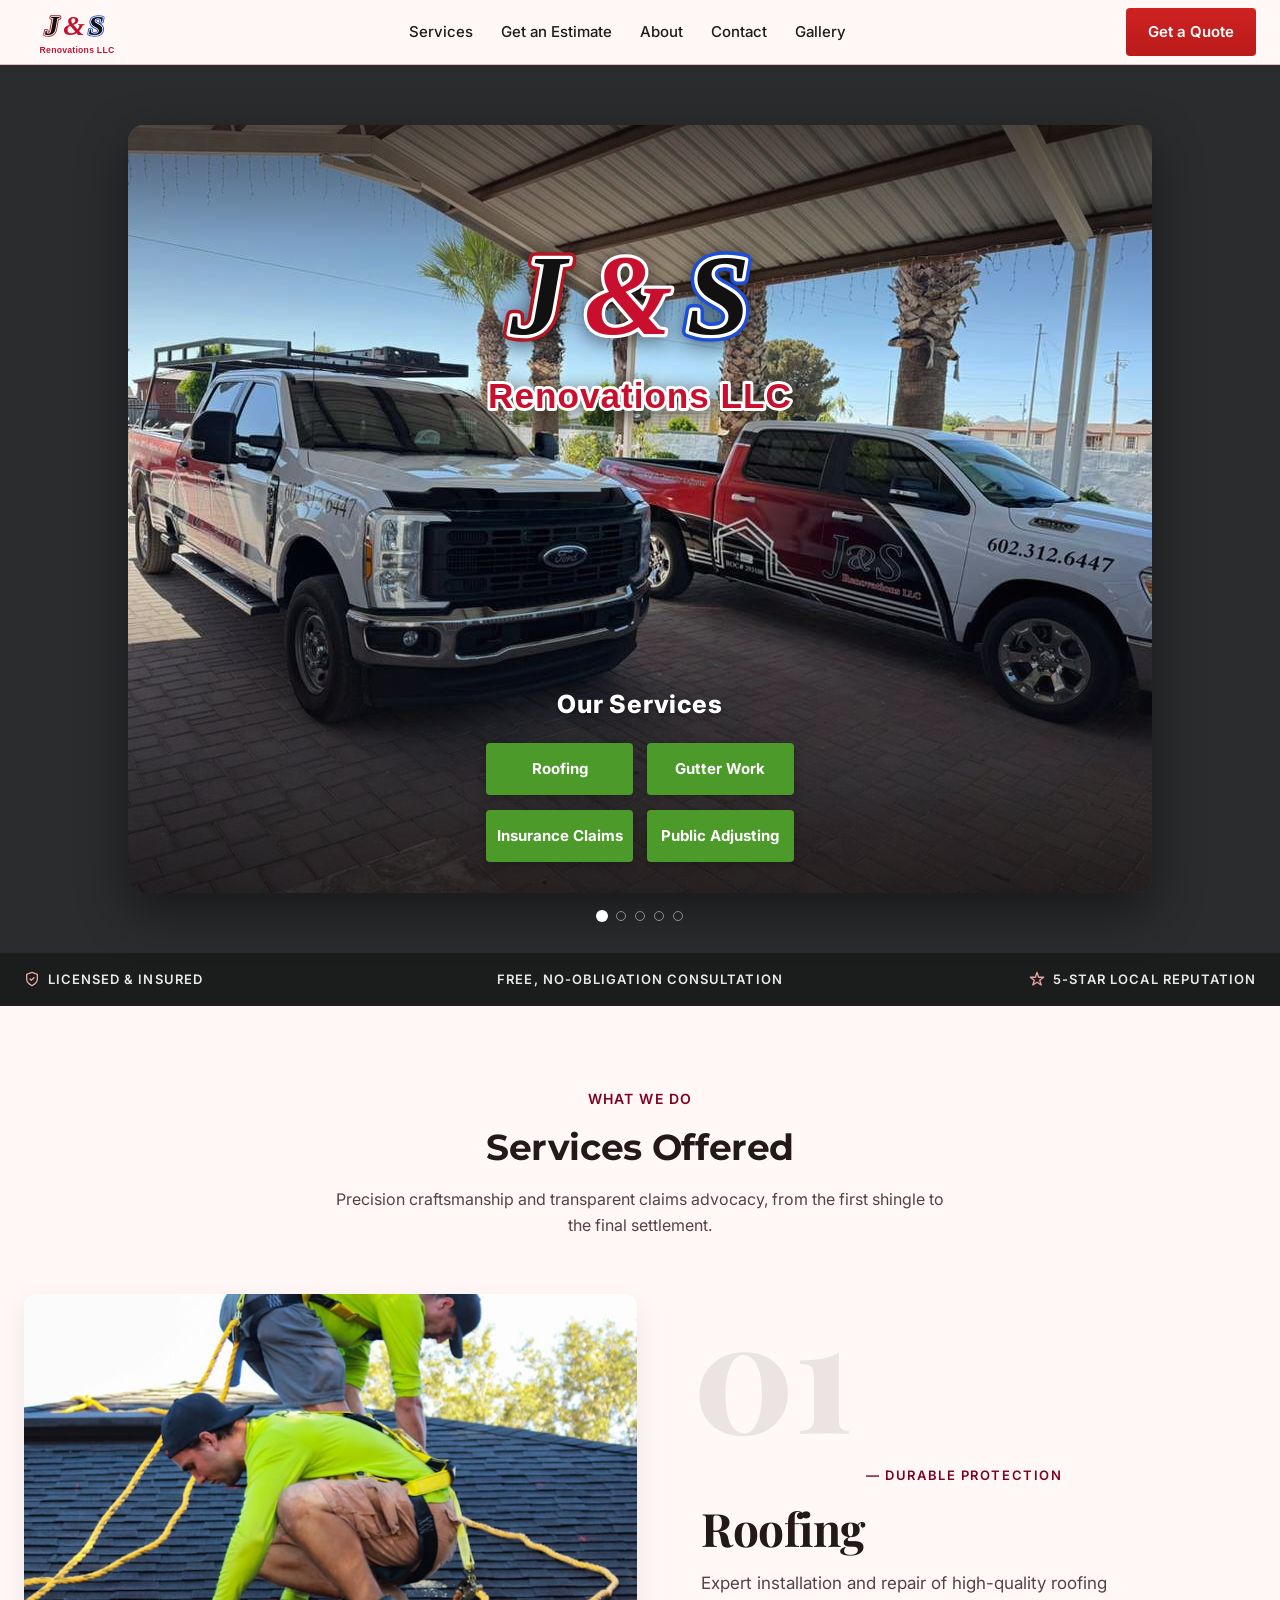
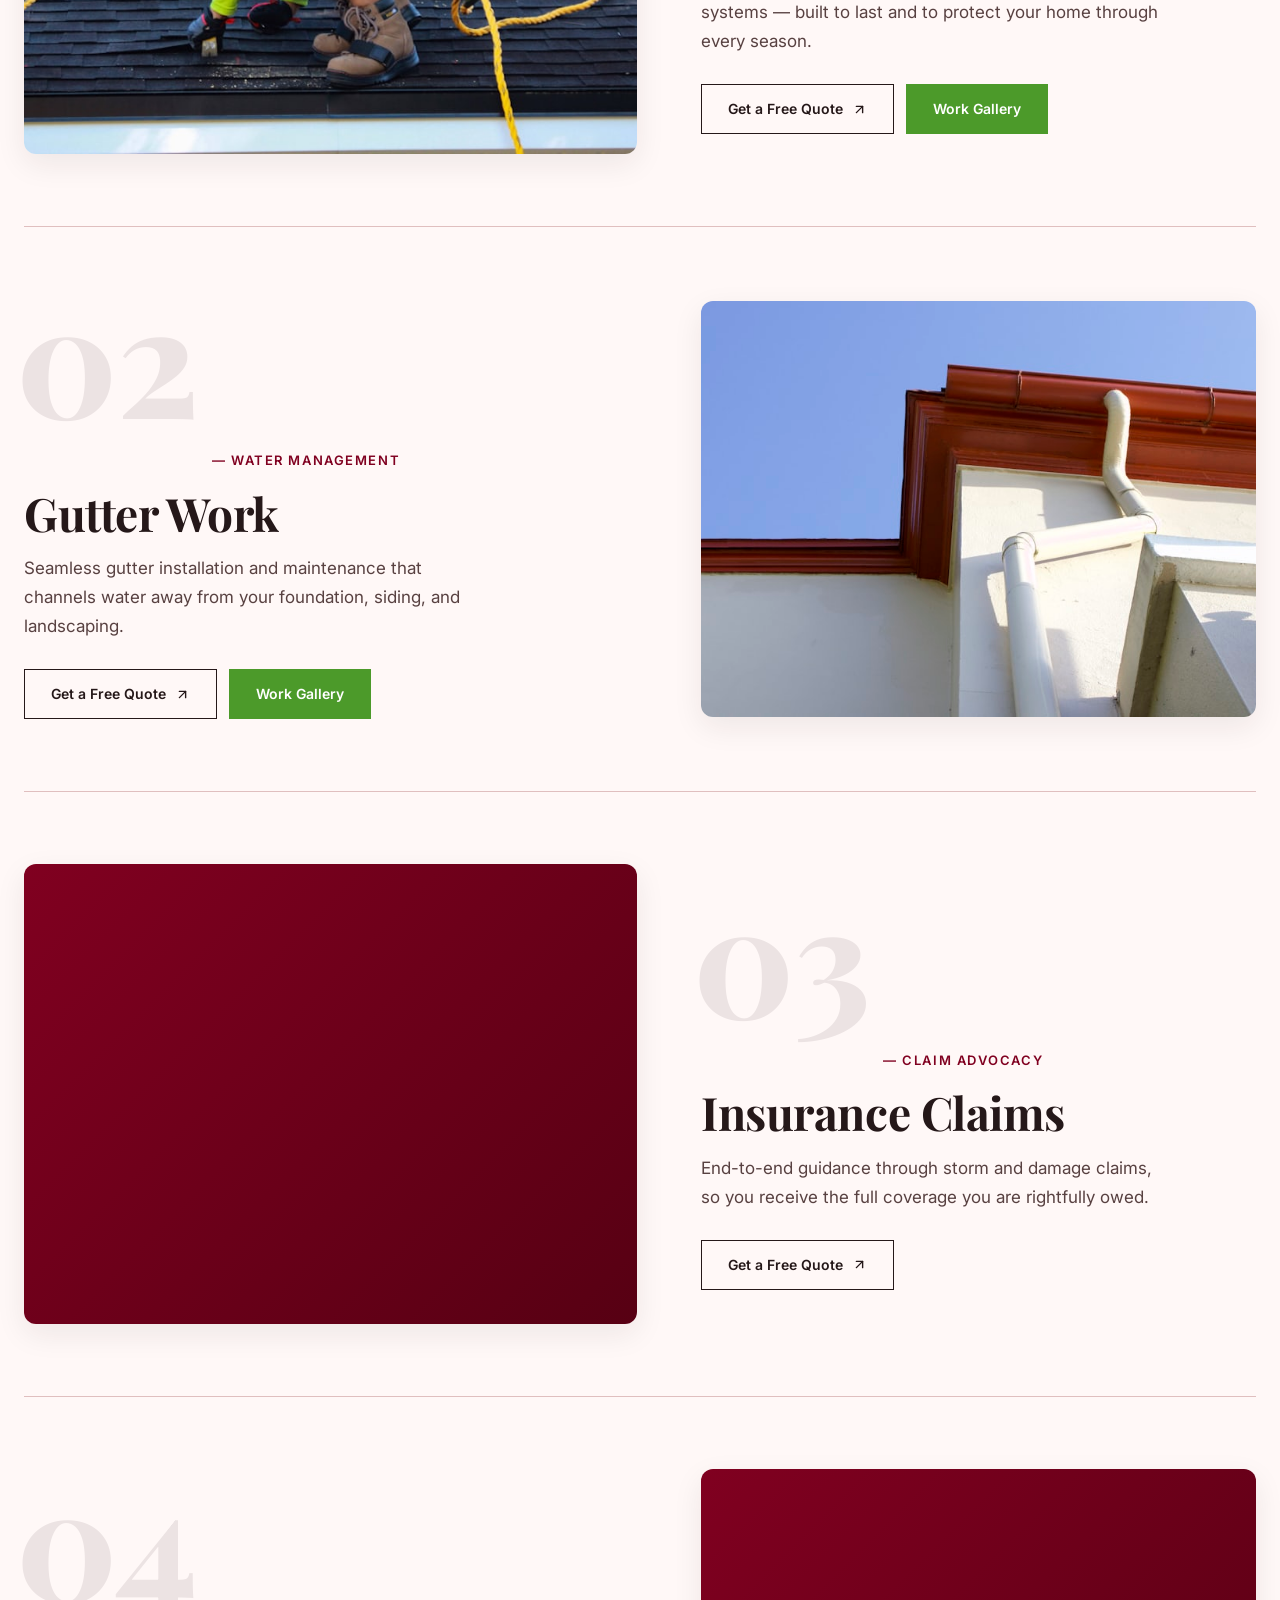
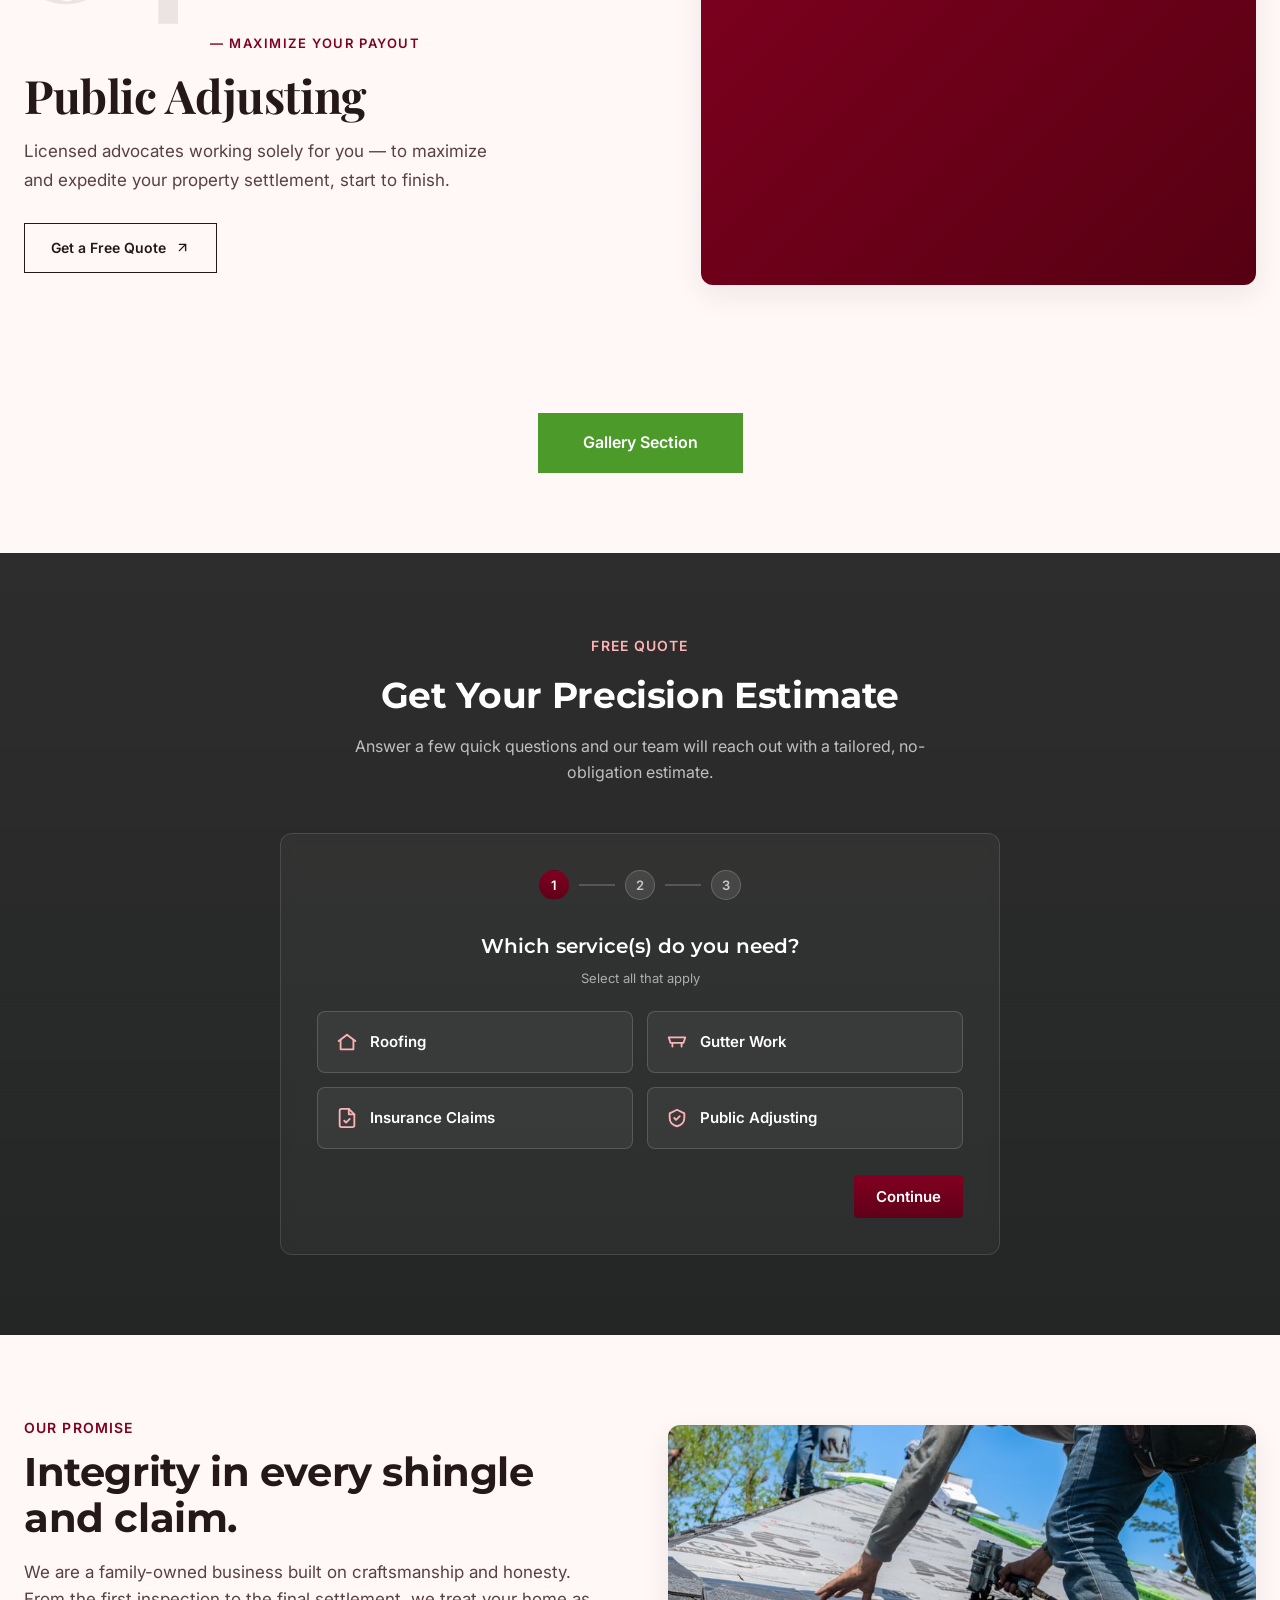
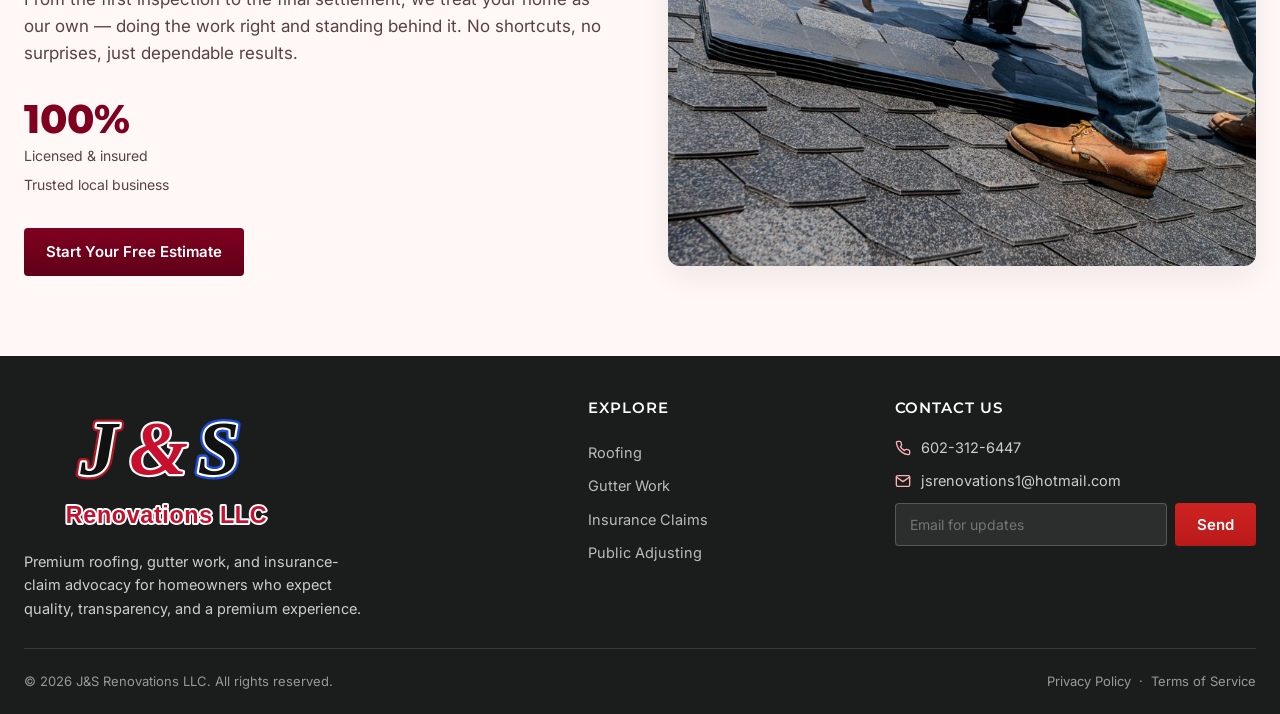
==== index.html @ 4f71ffa2 "Update contact info: phone 602-312-6447, email jsrenovations1@hotmail.com Update the business phone " ====
<!DOCTYPE html>
<html lang="en">
<head>
  <meta charset="UTF-8" />
  <meta name="viewport" content="width=device-width, initial-scale=1.0" />
  <title>J&amp;S Renovations LLC | Roofing, Gutters &amp; Insurance Claims</title>
  <meta name="description" content="J&amp;S Renovations LLC — premium roofing, gutter work, insurance claims, and public adjusting. Free, no-obligation consultation. Integrity in every shingle and claim." />
  <meta name="theme-color" content="#800020" />
  <link rel="icon" href="data:image/svg+xml,%3Csvg xmlns='http://www.w3.org/2000/svg' viewBox='0 0 32 32'%3E%3Crect width='32' height='32' rx='6' fill='%23800020'/%3E%3Ctext x='16' y='22' font-family='Arial' font-size='15' font-weight='700' fill='white' text-anchor='middle'%3ERS%3C/text%3E%3C/svg%3E" />

  <!-- Open Graph -->
  <meta property="og:title" content="J&amp;S Renovations LLC" />
  <meta property="og:description" content="Premium roofing, gutters, and insurance-claim expertise. Free no-obligation consultation." />
  <meta property="og:type" content="website" />

  <!-- Fonts: preconnect + display swap for fast first paint -->
  <link rel="preconnect" href="https://fonts.googleapis.com" />
  <link rel="preconnect" href="https://fonts.gstatic.com" crossorigin />
  <link rel="stylesheet" href="https://fonts.googleapis.com/css2?family=Inter:wght@400;500;600;700&family=Montserrat:wght@600;700;800&family=Playfair+Display:wght@600;700;800&display=swap" />

  <link rel="stylesheet" href="styles.css" />
</head>
<body>

  <!-- Top utility bar -->
  <header class="topbar">
    <div class="container">
      <a class="logo logo-nav" href="#top" aria-label="J&amp;S Renovations LLC home">
        <img src="logo.svg" alt="J&amp;S Renovations LLC" width="220" height="100" />
      </a>
      <nav class="topnav" aria-label="Primary">
        <a href="#services">Services</a>
        <a href="#estimate">Get an Estimate</a>
        <a href="#about">About</a>
        <a href="#contact">Contact</a>
        <a href="gallery.html">Gallery</a>
      </nav>
      <a class="btn btn-accent" href="#estimate">Get a Quote</a>
    </div>
  </header>

  <!-- Hero -->
  <main id="top">
    <section class="hero">
      <div class="container">
        <!-- Photo carousel (5 native 1024x768 truck photos, crossfade, auto-advance) with content overlaid -->
        <div class="hero-carousel" id="heroCarousel" aria-label="J&amp;S Renovations fleet" aria-roledescription="carousel">
          <div class="slide active"><img src="images/truck-1.jpg" width="1024" height="768" alt="J&amp;S Renovations Ford and Ram work trucks parked under a carport" /></div>
          <div class="slide"><img src="images/truck-2.jpg" width="1024" height="768" loading="lazy" alt="J&amp;S Renovations work trucks, side angle" /></div>
          <div class="slide"><img src="images/truck-3.jpg" width="1024" height="768" loading="lazy" alt="J&amp;S Renovations red and white truck with company logo and phone number" /></div>
          <div class="slide"><img src="images/truck-4.jpg" width="1024" height="768" loading="lazy" alt="J&amp;S Renovations trucks parked together" /></div>
          <div class="slide"><img src="images/truck-5.jpg" width="1024" height="768" loading="lazy" alt="J&amp;S Renovations roofing division truck with ladder rack and license info" /></div>

          <div class="hero-scrim"></div>

          <div class="hero-overlay">
            <h1 class="hero-logo"><img src="logo.svg" alt="J&amp;S Renovations LLC" width="440" height="200" /></h1>
            <div class="hero-services">
              <span class="hero-services-label">Our Services</span>
              <div class="hero-services-grid">
                <a class="hero-svc-btn" href="#estimate">Roofing</a>
                <a class="hero-svc-btn" href="#estimate">Gutter Work</a>
                <a class="hero-svc-btn" href="#estimate">Insurance Claims</a>
                <a class="hero-svc-btn" href="#estimate">Public Adjusting</a>
              </div>
            </div>
          </div>
        </div>
        <div class="hero-dots" id="heroDots" role="tablist" aria-label="Choose slide"></div>
      </div>
    </section>

    <!-- Dark trust strip -->
    <nav class="servicestrip" aria-label="Why choose us">
      <div class="container">
        <span class="strip-item strip-left">
          <svg width="16" height="16" viewBox="0 0 24 24" fill="none" stroke="#ffb3b5" stroke-width="2" stroke-linecap="round" stroke-linejoin="round"><path d="M9 12l2 2 4-4"/><path d="M12 22s8-4 8-10V5l-8-3-8 3v7c0 6 8 10 8 10z"/></svg>
          Licensed &amp; Insured
        </span>
        <span class="strip-item strip-center">Free, No-Obligation Consultation</span>
        <span class="strip-item strip-right">
          <svg width="16" height="16" viewBox="0 0 24 24" fill="none" stroke="#ffb3b5" stroke-width="2" stroke-linecap="round" stroke-linejoin="round"><path d="M12 2l2.4 7.4H22l-6 4.4 2.3 7.2L12 16.8 5.7 21l2.3-7.2-6-4.4h7.6z"/></svg>
          5-Star Local Reputation
        </span>
      </div>
    </nav>

    <!-- Services -->
    <section id="services">
      <div class="container">
        <div class="section-head">
          <span class="label">What We Do</span>
          <h2>Services Offered</h2>
          <p>Precision craftsmanship and transparent claims advocacy, from the first shingle to the final settlement.</p>
        </div>
        <div class="services-list">
          <article class="svc-row">
            <div class="svc-media"><img loading="lazy" src="images/roofing.jpg" width="800" height="600" alt="Roofers installing asphalt shingles on a roof" /></div>
            <div class="svc-content">
              <span class="svc-num" aria-hidden="true">01</span>
              <span class="svc-eyebrow">— Durable Protection</span>
              <h3 class="svc-title">Roofing</h3>
              <p class="svc-desc">Expert installation and repair of high-quality roofing systems — built to last and to protect your home through every season.</p>
              <div class="svc-actions">
                <a class="btn-quote" href="#estimate">Get a Free Quote
                  <svg width="15" height="15" viewBox="0 0 24 24" fill="none" stroke="currentColor" stroke-width="2.2" stroke-linecap="round" stroke-linejoin="round"><path d="M7 17L17 7"/><path d="M7 7h10v10"/></svg>
                </a>
                <a class="btn-gallery" href="gallery.html">Work Gallery</a>
              </div>
            </div>
          </article>

          <article class="svc-row">
            <div class="svc-media"><img loading="lazy" src="images/gutter.jpg" width="800" height="600" alt="Close-up of a home's gutter and downspout system" /></div>
            <div class="svc-content">
              <span class="svc-num" aria-hidden="true">02</span>
              <span class="svc-eyebrow">— Water Management</span>
              <h3 class="svc-title">Gutter Work</h3>
              <p class="svc-desc">Seamless gutter installation and maintenance that channels water away from your foundation, siding, and landscaping.</p>
              <div class="svc-actions">
                <a class="btn-quote" href="#estimate">Get a Free Quote
                  <svg width="15" height="15" viewBox="0 0 24 24" fill="none" stroke="currentColor" stroke-width="2.2" stroke-linecap="round" stroke-linejoin="round"><path d="M7 17L17 7"/><path d="M7 7h10v10"/></svg>
                </a>
                <a class="btn-gallery" href="gallery.html">Work Gallery</a>
              </div>
            </div>
          </article>

          <article class="svc-row">
            <div class="svc-media"><img loading="lazy" src="https://images.unsplash.com/photo-1450101499163-c8848c66ca85?auto=format&fit=crop&w=800&q=60" alt="Insurance claim paperwork" /></div>
            <div class="svc-content">
              <span class="svc-num" aria-hidden="true">03</span>
              <span class="svc-eyebrow">— Claim Advocacy</span>
              <h3 class="svc-title">Insurance Claims</h3>
              <p class="svc-desc">End-to-end guidance through storm and damage claims, so you receive the full coverage you are rightfully owed.</p>
              <a class="btn-quote" href="#estimate">Get a Free Quote
                <svg width="15" height="15" viewBox="0 0 24 24" fill="none" stroke="currentColor" stroke-width="2.2" stroke-linecap="round" stroke-linejoin="round"><path d="M7 17L17 7"/><path d="M7 7h10v10"/></svg>
              </a>
            </div>
          </article>

          <article class="svc-row">
            <div class="svc-media"><img loading="lazy" src="https://images.unsplash.com/photo-1554224155-6726b3ff858f?auto=format&fit=crop&w=800&q=60" alt="Public adjuster reviewing documents" /></div>
            <div class="svc-content">
              <span class="svc-num" aria-hidden="true">04</span>
              <span class="svc-eyebrow">— Maximize Your Payout</span>
              <h3 class="svc-title">Public Adjusting</h3>
              <p class="svc-desc">Licensed advocates working solely for you — to maximize and expedite your property settlement, start to finish.</p>
              <a class="btn-quote" href="#estimate">Get a Free Quote
                <svg width="15" height="15" viewBox="0 0 24 24" fill="none" stroke="currentColor" stroke-width="2.2" stroke-linecap="round" stroke-linejoin="round"><path d="M7 17L17 7"/><path d="M7 7h10v10"/></svg>
              </a>
            </div>
          </article>
        </div>
        <div class="services-gallery-cta">
          <a class="btn-gallery btn-gallery-lg" href="gallery.html">Gallery Section</a>
        </div>
      </div>
    </section>

    <!-- Estimate stepper -->
    <section id="estimate" class="estimate">
      <div class="container">
        <div class="section-head">
          <span class="label">Free Quote</span>
          <h2>Get Your Precision Estimate</h2>
          <p>Answer a few quick questions and our team will reach out with a tailored, no-obligation estimate.</p>
        </div>

        <form class="stepper" id="stepper" novalidate>
          <div class="progress" aria-hidden="true">
            <span class="dot active" data-dot="1">1</span>
            <span class="bar"></span>
            <span class="dot" data-dot="2">2</span>
            <span class="bar"></span>
            <span class="dot" data-dot="3">3</span>
          </div>

          <!-- Step 1: service -->
          <div class="step active" data-step="1">
            <h3>Which service(s) do you need? <span class="hint">Select all that apply</span></h3>
            <div class="choice-grid" role="group" aria-label="Service">
              <label class="choice"><input type="checkbox" name="service" value="Roofing" hidden /><svg class="ic" viewBox="0 0 24 24" fill="none" stroke="currentColor" stroke-width="2" stroke-linecap="round" stroke-linejoin="round"><path d="M3 11l9-7 9 7"/><path d="M5 10v10h14V10"/></svg>Roofing</label>
              <label class="choice"><input type="checkbox" name="service" value="Gutter Work" hidden /><svg class="ic" viewBox="0 0 24 24" fill="none" stroke="currentColor" stroke-width="2" stroke-linecap="round" stroke-linejoin="round"><path d="M3 7h18l-2 6H5z"/><path d="M7 13v4"/><path d="M17 13v4"/></svg>Gutter Work</label>
              <label class="choice"><input type="checkbox" name="service" value="Insurance Claims" hidden /><svg class="ic" viewBox="0 0 24 24" fill="none" stroke="currentColor" stroke-width="2" stroke-linecap="round" stroke-linejoin="round"><path d="M14 2H6a2 2 0 0 0-2 2v16a2 2 0 0 0 2 2h12a2 2 0 0 0 2-2V8z"/><path d="M14 2v6h6"/><path d="M9 15l2 2 4-4"/></svg>Insurance Claims</label>
              <label class="choice"><input type="checkbox" name="service" value="Public Adjusting" hidden /><svg class="ic" viewBox="0 0 24 24" fill="none" stroke="currentColor" stroke-width="2" stroke-linecap="round" stroke-linejoin="round"><path d="M12 3l8 4v5c0 5-3.5 7.7-8 9-4.5-1.3-8-4-8-9V7z"/><path d="M9 12l2 2 4-4"/></svg>Public Adjusting</label>
            </div>
            <div class="step-actions">
              <span class="spacer"></span>
              <button type="button" class="btn btn-primary" data-next>Continue</button>
            </div>
          </div>

          <!-- Step 2: service details -->
          <div class="step" data-step="2">
            <h3>Service Details</h3>
            <div class="field">
              <label for="details">Describe the service you need <span class="req">*</span></label>
              <textarea id="details" name="details" rows="5" required placeholder="Tell us what you need — for example: file a storm-damage insurance claim, public adjusting for water damage, a new roof, gutter replacement, etc."></textarea>
              <p class="err-msg" data-err="details">Please describe the service you need.</p>
            </div>
            <div class="step-actions">
              <button type="button" class="btn btn-ghost" data-prev>Back</button>
              <span class="spacer"></span>
              <button type="button" class="btn btn-primary" data-next>Continue</button>
            </div>
          </div>

          <!-- Step 3: contact -->
          <div class="step" data-step="3">
            <h3>Where should we send your estimate?</h3>
            <div class="field">
              <label for="name">Full name <span class="req">*</span></label>
              <input id="name" name="name" type="text" required placeholder="Jane Doe" autocomplete="name" />
              <p class="err-msg" data-err="name">Please enter your full name.</p>
            </div>
            <div class="field">
              <label for="phone">Phone <span class="req">*</span></label>
              <input id="phone" name="phone" type="tel" required placeholder="(555) 123-4567" autocomplete="tel" />
              <p class="err-msg" data-err="phone">Please enter a phone number.</p>
            </div>
            <div class="field">
              <label for="email">Email <span class="req">*</span></label>
              <input id="email" name="email" type="email" required placeholder="jane@example.com" autocomplete="email" />
              <p class="err-msg" data-err="email">Please enter a valid email address.</p>
            </div>
            <div class="step-actions">
              <button type="button" class="btn btn-ghost" data-prev>Back</button>
              <span class="spacer"></span>
              <button type="submit" class="btn btn-accent">Request My Estimate</button>
            </div>
          </div>

          <!-- Confirmation -->
          <div class="step" data-step="4">
            <div class="confirm">
              <div class="check"><svg width="28" height="28" viewBox="0 0 24 24" fill="none" stroke="#fff" stroke-width="2.5" stroke-linecap="round" stroke-linejoin="round"><path d="M20 6L9 17l-5-5"/></svg></div>
              <h3>Request received</h3>
              <p style="color: rgba(255,255,255,0.75); max-width: 420px; margin: 0 auto;">Thank you. A member of the J&amp;S Renovations team will contact you within one business day with your no-obligation estimate.</p>
            </div>
          </div>
        </form>
      </div>
    </section>

    <!-- Integrity / stats -->
    <section id="about" class="integrity">
      <div class="container">
        <div>
          <span class="label" style="color: var(--primary);">Our Promise</span>
          <h2 style="margin-top:8px;">Integrity in every shingle and claim.</h2>
          <p>We are a family-owned business built on craftsmanship and honesty. From the first inspection to the final settlement, we treat your home as our own — doing the work right and standing behind it. No shortcuts, no surprises, just dependable results.</p>
          <div class="stats">
            <div class="stat">
              <div class="num">100%</div>
              <div class="cap">Licensed &amp; insured</div>
              <div class="cap">Trusted local business</div>
            </div>
          </div>
          <div style="margin-top:32px;">
            <a class="btn btn-primary" href="#estimate">Start Your Free Estimate</a>
          </div>
        </div>
        <div class="photo">
          <img loading="lazy" src="images/shingles-2.jpg" width="900" height="600" alt="Roofer installing asphalt shingles with a nail gun" />
        </div>
      </div>
    </section>
  </main>

  <!-- Footer -->
  <footer id="contact">
    <div class="container">
      <div class="footer-grid">
        <div class="footer-about">
          <a class="logo footer-logo" href="#top" aria-label="J&amp;S Renovations LLC home">
            <img src="logo.svg" alt="J&amp;S Renovations LLC" width="220" height="100" />
          </a>
          <p>Premium roofing, gutter work, and insurance-claim advocacy for homeowners who expect quality, transparency, and a premium experience.</p>
        </div>
        <div class="footer-col">
          <h4>Explore</h4>
          <a href="#services">Roofing</a>
          <a href="#services">Gutter Work</a>
          <a href="#services">Insurance Claims</a>
          <a href="#services">Public Adjusting</a>
        </div>
        <div class="footer-col">
          <h4>Contact Us</h4>
          <div class="contact-line">
            <svg width="16" height="16" viewBox="0 0 24 24" fill="none" stroke="currentColor" stroke-width="2" stroke-linecap="round" stroke-linejoin="round"><path d="M22 16.92v3a2 2 0 0 1-2.18 2 19.79 19.79 0 0 1-8.63-3.07 19.5 19.5 0 0 1-6-6 19.79 19.79 0 0 1-3.07-8.67A2 2 0 0 1 4.11 2h3a2 2 0 0 1 2 1.72c.13.96.36 1.9.7 2.81a2 2 0 0 1-.45 2.11L8.09 9.91a16 16 0 0 0 6 6l1.27-1.27a2 2 0 0 1 2.11-.45c.91.34 1.85.57 2.81.7A2 2 0 0 1 22 16.92z"/></svg>
            602-312-6447
          </div>
          <div class="contact-line">
            <svg width="16" height="16" viewBox="0 0 24 24" fill="none" stroke="currentColor" stroke-width="2" stroke-linecap="round" stroke-linejoin="round"><path d="M4 4h16a2 2 0 0 1 2 2v12a2 2 0 0 1-2 2H4a2 2 0 0 1-2-2V6a2 2 0 0 1 2-2z"/><path d="M22 6l-10 7L2 6"/></svg>
            jsrenovations1@hotmail.com
          </div>
          <form class="newsletter" onsubmit="return false;">
            <input type="email" placeholder="Email for updates" aria-label="Email for updates" />
            <button class="btn btn-accent" type="submit">Send</button>
          </form>
        </div>
      </div>
      <div class="footer-bottom">
        <span>© <span id="year">2026</span> J&amp;S Renovations LLC. All rights reserved.</span>
        <span>
          <a href="#">Privacy Policy</a> &nbsp;·&nbsp; <a href="#">Terms of Service</a>
        </span>
      </div>
    </div>
  </footer>

  <script>
    // Footer year
    document.getElementById('year').textContent = new Date().getFullYear();

    // Hero photo carousel: crossfade, auto-advance every 5s, with clickable dots
    (function () {
      var carousel = document.getElementById('heroCarousel');
      if (!carousel) return;
      var slides = carousel.querySelectorAll('.slide');
      var dotsWrap = document.getElementById('heroDots');
      var current = 0;
      var timer = null;
      var INTERVAL = 3000;

      // build dots
      slides.forEach(function (_, i) {
        var b = document.createElement('button');
        b.type = 'button';
        b.setAttribute('role', 'tab');
        b.setAttribute('aria-label', 'Show photo ' + (i + 1));
        if (i === 0) b.classList.add('active');
        b.addEventListener('click', function () { go(i); restart(); });
        dotsWrap.appendChild(b);
      });
      var dots = dotsWrap.querySelectorAll('button');

      function go(n) {
        slides[current].classList.remove('active');
        dots[current].classList.remove('active');
        current = (n + slides.length) % slides.length;
        slides[current].classList.add('active');
        dots[current].classList.add('active');
      }
      function next() { go(current + 1); }
      function start() { timer = setInterval(next, INTERVAL); }
      function restart() { clearInterval(timer); start(); }

      // pause on hover for usability
      carousel.addEventListener('mouseenter', function () { clearInterval(timer); });
      carousel.addEventListener('mouseleave', start);
      start();
    })();

    // Graceful image fallback: if a CDN image fails, show a branded gradient instead of broken alt text
    document.querySelectorAll('img').forEach(function (img) {
      img.addEventListener('error', function () {
        var box = img.parentElement;
        box.style.background = 'linear-gradient(135deg, #800020, #570013)';
        img.remove();
      });
    });

    var form = document.getElementById('stepper');
    var steps = form.querySelectorAll('.step');
    var dots = form.querySelectorAll('.dot');
    var current = 1;
    var maxStep = 3; // steps 1-3 are input; 4 is confirmation

    // Step 1: multiple choice — toggle the highlighted card to match its checkbox
    form.querySelectorAll('.choice input').forEach(function (input) {
      input.addEventListener('change', function () {
        input.closest('.choice').classList.toggle('selected', input.checked);
      });
    });

    // Inline error helpers
    function showErr(name, on) {
      var msg = form.querySelector('.err-msg[data-err="' + name + '"]');
      var field = form.querySelector('[name="' + name + '"]');
      if (msg) { msg.classList.toggle('show', on); }
      if (field) { field.classList.toggle('invalid', on); }
    }

    // Validate a given step; returns true if valid, and surfaces inline errors
    function validateStep(n) {
      if (n === 1) {
        var anyService = form.querySelectorAll('input[name="service"]:checked').length > 0;
        if (!anyService) { alert('Please select at least one service to continue.'); }
        return anyService;
      }
      if (n === 2) {
        var details = form.querySelector('[name="details"]');
        var ok = details.value.trim().length > 0;
        showErr('details', !ok);
        if (!ok) { details.focus(); }
        return ok;
      }
      if (n === 3) {
        var name = form.querySelector('[name="name"]');
        var phone = form.querySelector('[name="phone"]');
        var email = form.querySelector('[name="email"]');
        var nameOk = name.value.trim().length > 0;
        var phoneOk = phone.value.replace(/[^0-9]/g, '').length >= 7;
        var emailOk = /^[^\s@]+@[^\s@]+\.[^\s@]+$/.test(email.value.trim());
        showErr('name', !nameOk);
        showErr('phone', !phoneOk);
        showErr('email', !emailOk);
        var firstBad = !nameOk ? name : !phoneOk ? phone : !emailOk ? email : null;
        if (firstBad) { firstBad.focus(); }
        return nameOk && phoneOk && emailOk;
      }
      return true;
    }

    // Clear an error as soon as the user starts fixing the field
    ['details', 'name', 'phone', 'email'].forEach(function (n) {
      var f = form.querySelector('[name="' + n + '"]');
      if (f) { f.addEventListener('input', function () { showErr(n, false); }); }
    });

    function render() {
      steps.forEach(function (s) {
        s.classList.toggle('active', Number(s.dataset.step) === current);
      });
      dots.forEach(function (d) {
        var n = Number(d.dataset.dot);
        d.classList.toggle('active', n === current);
        d.classList.toggle('done', n < current);
      });
    }

    form.addEventListener('click', function (e) {
      if (e.target.matches('[data-next]')) {
        if (!validateStep(current)) { return; }
        if (current < maxStep) { current++; render(); }
      }
      if (e.target.matches('[data-prev]')) {
        if (current > 1) { current--; render(); }
      }
    });

    form.addEventListener('submit', function (e) {
      e.preventDefault();
      if (!validateStep(3)) { return; }
      // No backend yet — show confirmation. Swap this for a real endpoint when ready.
      current = 4;
      render();
    });
  </script>
</body>
</html>
---- styles.css ----
:root {
      /* Heritage Craft tokens (DESIGN.md) */
      --primary: #800020;
      --primary-dark: #600018;
      --primary-deep: #570013;
      --on-primary: #ffffff;
      --accent: #ba1a1a;
      --surface: #fff8f7;
      --surface-container-low: #fff0f0;
      --surface-container: #ffe9e8;
      --surface-variant: #f5dddd;
      --white: #ffffff;
      --on-surface: #251819;
      --on-surface-variant: #584141;
      --outline: #8c7071;
      --outline-variant: #e0bfbf;
      --tertiary: #262728;
      --tertiary-container: #1b1c1c;
      --on-tertiary: #ffffff;
      --on-tertiary-variant: #a8a8a8;

      --container: 1280px;
      --gutter: 24px;
      --radius-sm: 0.25rem;
      --radius-lg: 0.5rem;
      --radius-xl: 0.75rem;
      --shadow-soft: 0 4px 20px rgba(0, 0, 0, 0.05);
      --shadow-card: 0 10px 30px rgba(37, 24, 25, 0.08);

      --font-head: 'Montserrat', system-ui, -apple-system, 'Segoe UI', sans-serif;
      --font-body: 'Inter', system-ui, -apple-system, 'Segoe UI', sans-serif;
    }

    * { box-sizing: border-box; margin: 0; padding: 0; }

    html { scroll-behavior: smooth; }

    body {
      font-family: var(--font-body);
      color: var(--on-surface);
      background: var(--surface);
      line-height: 1.6;
      -webkit-font-smoothing: antialiased;
    }

    img { max-width: 100%; display: block; }

    a { color: inherit; text-decoration: none; }

    .container {
      width: 100%;
      max-width: var(--container);
      margin: 0 auto;
      padding: 0 var(--gutter);
    }

    .label {
      font-size: 14px;
      font-weight: 600;
      letter-spacing: 0.08em;
      text-transform: uppercase;
    }

    .btn {
      display: inline-flex;
      align-items: center;
      justify-content: center;
      gap: 8px;
      font-family: var(--font-body);
      font-weight: 600;
      font-size: 15px;
      padding: 12px 22px;
      border-radius: var(--radius-sm);
      border: 0;
      cursor: pointer;
      transition: transform 0.15s ease, box-shadow 0.2s ease, background 0.2s ease, opacity 0.2s ease;
    }
    .btn-primary {
      color: var(--on-primary);
      background: linear-gradient(180deg, var(--primary) 0%, var(--primary-dark) 100%);
    }
    .btn-primary:hover { box-shadow: var(--shadow-soft); transform: translateY(-1px); }
    .btn-accent {
      color: #fff;
      background: linear-gradient(180deg, #cf2222 0%, var(--accent) 100%);
    }
    .btn-accent:hover { box-shadow: var(--shadow-soft); transform: translateY(-1px); }
    .btn-ghost {
      color: #fff;
      background: transparent;
      border: 1px solid rgba(255, 255, 255, 0.4);
    }
    .btn-ghost:hover { background: rgba(255, 255, 255, 0.1); }
    .btn-block { width: 100%; }

    /* ---------- Top utility bar (glassmorphism) ---------- */
    .topbar {
      position: sticky;
      top: 0;
      z-index: 50;
      background: rgba(255, 248, 247, 0.85);
      backdrop-filter: blur(12px);
      -webkit-backdrop-filter: blur(12px);
      border-bottom: 1px solid var(--outline-variant);
    }
    .topbar .container {
      display: flex;
      align-items: center;
      justify-content: space-between;
      height: 64px;
    }
    /* ---------- Logo (J&S Renovations LLC) — SVG image ---------- */
    .logo { display: inline-flex; text-decoration: none; }
    .logo img { display: block; width: auto; }
    .logo-nav img { height: 52px; }            /* navigation bar */
    .hero-logo { margin: 0; text-align: center; }
    .hero-logo img { display: block; margin: 0 auto; width: min(440px, 84vw); height: auto; filter: drop-shadow(0 4px 14px rgba(0,0,0,0.55)); }
    .footer-logo { display: flex; }              /* block-level so it sits flush at the column top */
    .footer-logo img { height: 140px; }          /* footer — enlarged */
    .topnav { display: flex; align-items: center; gap: 28px; }
    .topnav a { font-size: 15px; font-weight: 500; color: var(--on-surface); }
    .topnav a:hover { color: var(--primary); }

    /* ---------- Hero ---------- */
    .hero {
      position: relative;
      color: #fff;
      text-align: center;
      padding: 60px 0 32px; /* top space == bottom space (32px + dots ~28px = ~60px) */
      background: #2b2c2e; /* gray backdrop (photos are 1024px — too small for full-bleed, so centered on gray) */
    }
    .hero h1 {
      font-family: var(--font-head);
      font-weight: 800;
      font-size: clamp(36px, 6vw, 60px);
      line-height: 1.05;
      letter-spacing: -0.02em;
    }
    .hero h1 .amp { color: var(--primary-fixed, #ffb3b5); }
    .hero .sub {
      margin: 18px auto 0;
      max-width: 640px;
      font-size: clamp(18px, 2.4vw, 24px);
      font-weight: 500;
      color: rgba(255, 255, 255, 0.92);
    }
    .hero .trust {
      display: flex;
      gap: 28px;
      justify-content: center;
      flex-wrap: wrap;
      margin-top: 28px;
      font-size: 15px;
    }
    .hero .trust span { display: inline-flex; align-items: center; gap: 8px; }
    .hero .trust svg { flex: none; }
    .hero .cta-row { margin-top: 32px; display: flex; gap: 14px; justify-content: center; flex-wrap: wrap; }

    /* ---------- Hero photo carousel (native 1024x768, centered, rounded, crossfade) ---------- */
    .hero-carousel {
      position: relative;
      width: min(1024px, 92vw);   /* cap at native width — never upscaled */
      margin: 0 auto;
      aspect-ratio: 4 / 3;        /* exact ratio of the 1024x768 photos */
      border-radius: 16px;
      overflow: hidden;
      background: #1d1e1f;
      box-shadow: 0 18px 50px rgba(0, 0, 0, 0.45);
      container-type: inline-size; /* overlay sizes scale with the photo (cqw units) */
    }
    .hero-carousel .slide {
      position: absolute;
      inset: 0;
      z-index: 1;
      opacity: 0;
      transition: opacity 0.6s ease-in-out;   /* faster crossfade */
    }
    .hero-carousel .slide.active { opacity: 1; }
    .hero-carousel .slide img {
      width: 100%;
      height: 100%;
      object-fit: cover;          /* all slides are 4:3 like the frame, so nothing is cropped */
      display: block;
    }
    /* readability scrim — darkens only the top of the photo, behind the text; photos untouched */
    .hero-scrim {
      position: absolute; inset: 0; z-index: 2; pointer-events: none;
      background: linear-gradient(180deg,
        rgba(18,14,14,0.58) 0%,
        rgba(18,14,14,0.24) 15%,
        rgba(18,14,14,0) 32%,
        rgba(18,14,14,0) 50%,
        rgba(18,14,14,0.34) 72%,
        rgba(18,14,14,0.74) 100%);
    }
    /* overlay content positioned in the upper area, above the trucks */
    .hero-overlay {
      position: absolute; inset: 0; z-index: 3;
      display: flex; flex-direction: column; align-items: center; text-align: center;
      justify-content: flex-start;
      padding: 9cqw 5cqw 3cqw;    /* logo ~75% up; text group pushed to lower third */
      pointer-events: none;       /* let only interactive children catch clicks */
    }
    .hero-overlay .hero-logo { margin: 0; }
    .hero-overlay .hero-logo img {
      width: 42cqw; max-width: 440px; height: auto;
      filter: drop-shadow(0 3px 10px rgba(0,0,0,0.55));
    }
    .hero-overlay .sub {
      margin: auto auto 0;        /* margin-top:auto opens the gap below the logo, sinking the text group */
      font-size: clamp(13px, 3cqw, 24px);
    }
    .hero-overlay .trust {
      margin-top: 2.6cqw;
      gap: 4cqw;
      font-size: clamp(11px, 2cqw, 15px);
    }
    .hero-overlay .hero-services { margin-top: auto; pointer-events: auto; }
    .hero-services-label {
      display: block; color: #fff; font-weight: 800;
      font-size: clamp(17.5px, 3.25cqw, 25px); letter-spacing: 0.03em;
      margin-bottom: 1.8cqw; text-shadow: 0 1px 4px rgba(0,0,0,0.5);
    }
    .hero-services-grid {
      display: grid; grid-template-columns: 1fr 1fr; gap: 1.4cqw;
      max-width: 48cqw; margin: 0 auto;
    }
    .hero-svc-btn {
      display: flex; align-items: center; justify-content: center; text-align: center;
      background: #4c9a2a; color: #ffffff; font-weight: 700;
      font-size: clamp(11px, 1.9cqw, 15px);
      padding: 1.4cqw 1cqw; border-radius: var(--radius-sm);
      box-shadow: 0 2px 10px rgba(0,0,0,0.25);
      transition: background 0.2s ease, transform 0.15s ease;
    }
    .hero-svc-btn:hover { background: #58ad32; transform: translateY(-1px); }
    .hero-overlay .sub, .hero-overlay .trust, .hero-overlay .hero-logo { pointer-events: auto; }
    /* compact the overlay when the photo frame is narrow (mobile) so nothing overflows the 4:3 frame */
    @container (max-width: 600px) {
      .hero-overlay { padding-top: 3cqw; padding-bottom: 3cqw; }
      .hero-overlay .hero-logo img { width: 40cqw; }
      .hero-overlay .sub { margin-top: 1.6cqw; }
      .hero-overlay .trust { margin-top: 1.6cqw; gap: 3cqw; }
      .hero-overlay .hero-services { margin-top: 2cqw; }
      .hero-services-label { margin-bottom: 2cqw; }
      .hero-services-grid { gap: 2cqw; max-width: 70cqw; }
      .hero-svc-btn { padding: 2.4cqw 1cqw; }
    }

    .hero-dots { display: flex; gap: 9px; justify-content: center; margin-top: 18px; }
    .hero-dots button {
      width: 10px; height: 10px; padding: 0;
      border-radius: 50%;
      border: 1px solid rgba(255, 255, 255, 0.6);
      background: transparent;
      cursor: pointer;
      transition: background 0.2s ease, transform 0.2s ease;
    }
    .hero-dots button:hover { background: rgba(255, 255, 255, 0.5); }
    .hero-dots button.active { background: #fff; transform: scale(1.2); }
    @media (prefers-reduced-motion: reduce) {
      .hero-carousel .slide { transition: none; }
    }

    /* ---------- Dark trust strip ---------- */
    .servicestrip { background: var(--tertiary-container); }
    .servicestrip .container {
      display: grid;
      grid-template-columns: 1fr auto 1fr;
      align-items: center;
      gap: 16px 40px;
      padding-top: 16px;
      padding-bottom: 16px;
    }
    .servicestrip .strip-item {
      display: inline-flex;
      align-items: center;
      gap: 8px;
      color: #fff;
      font-size: 13px;
      font-weight: 600;
      letter-spacing: 0.08em;
      text-transform: uppercase;
      opacity: 0.9;
    }
    .servicestrip .strip-item svg { flex: none; }
    .strip-left { justify-self: start; }
    .strip-center { justify-self: center; text-align: center; }
    .strip-right { justify-self: end; }
    @media (max-width: 640px) {
      .servicestrip .container { gap: 10px 16px; }
      .servicestrip .strip-item { font-size: 11px; letter-spacing: 0.04em; }
    }

    /* ---------- Section primitives ---------- */
    section { padding: 80px 0; }
    .section-head { text-align: center; margin-bottom: 48px; }
    .section-head .label { color: var(--primary); }
    .section-head h2 {
      font-family: var(--font-head);
      font-weight: 700;
      font-size: clamp(28px, 4vw, 36px);
      letter-spacing: -0.01em;
      margin-top: 8px;
    }
    .section-head p { color: var(--on-surface-variant); margin-top: 10px; max-width: 620px; margin-inline: auto; }

    /* ---------- Services grid ---------- */
    /* Editorial vertical rows: image left, text right */
    .services-list { display: flex; flex-direction: column; }
    .svc-row {
      display: grid;
      grid-template-columns: 1.05fr 0.95fr;
      gap: 64px;
      align-items: center;
      padding: 72px 0;
      border-top: 1px solid var(--outline-variant);
    }
    .svc-row:first-child { border-top: 0; padding-top: 8px; }
    .svc-media {
      border-radius: var(--radius-xl);
      overflow: hidden;
      box-shadow: var(--shadow-card);
      aspect-ratio: 4 / 3;
    }
    .svc-media img { width: 100%; height: 100%; object-fit: cover; display: block; transition: transform 0.5s ease; }
    .svc-row:hover .svc-media img { transform: scale(1.04); }
    .svc-content { position: relative; padding-top: 26px; }
    .svc-num {
      position: absolute;
      top: -46px; left: -8px;
      font-family: 'Playfair Display', Georgia, 'Times New Roman', serif;
      font-weight: 800;
      font-size: clamp(104px, 12vw, 176px);
      line-height: 1;
      color: #ece3e3;            /* large, faint light-gray sequence number */
      z-index: 0;
      pointer-events: none;
      user-select: none;
    }
    .svc-content > * { position: relative; z-index: 1; }
    /* checkerboard: even rows put text on the left, image on the right */
    .svc-row:nth-child(even) .svc-media { grid-column: 2; grid-row: 1; }
    .svc-row:nth-child(even) .svc-content { grid-column: 1; grid-row: 1; }
    .svc-eyebrow {
      font-size: 13px; font-weight: 600; letter-spacing: 0.12em; text-transform: uppercase;
      color: var(--primary);
    }
    .svc-title {
      font-family: 'Playfair Display', Georgia, 'Times New Roman', serif;
      font-weight: 700;
      font-size: clamp(30px, 3.6vw, 46px);
      line-height: 1.08;
      letter-spacing: -0.01em;
      color: var(--on-surface);
      margin-top: 10px;
    }
    .svc-desc {
      margin-top: 16px;
      font-size: 17px;
      line-height: 1.7;
      color: var(--on-surface-variant);
      max-width: 470px;
    }
    .btn-quote {
      display: inline-flex; align-items: center; gap: 9px;
      margin-top: 28px;
      padding: 13px 26px;
      border: 1px solid var(--on-surface);
      border-radius: var(--radius-full);
      font-size: 14px; font-weight: 600;
      color: var(--on-surface);
      background: transparent;
      transition: background 0.2s ease, color 0.2s ease, border-color 0.2s ease;
    }
    .btn-quote:hover { background: var(--primary); border-color: var(--primary); color: #fff; }
    .btn-quote svg { transition: transform 0.2s ease; }
    .btn-quote:hover svg { transform: translate(2px, -2px); }

    /* ---------- Estimate / stepper ---------- */
    .estimate {
      background:
        linear-gradient(180deg, rgba(27, 28, 28, 0.92), rgba(27, 28, 28, 0.96)),
        url('https://images.unsplash.com/photo-1487958449943-2429e8be8625?auto=format&fit=crop&w=1920&q=60') center / cover fixed;
      color: #fff;
    }
    .estimate .section-head .label { color: #ffb3b5; }
    .estimate .section-head p { color: rgba(255, 255, 255, 0.7); }
    .stepper {
      max-width: 720px;
      margin: 0 auto;
      background: rgba(255, 255, 255, 0.04);
      border: 1px solid rgba(255, 255, 255, 0.12);
      border-radius: var(--radius-xl);
      padding: 36px;
      backdrop-filter: blur(6px);
    }
    .progress { display: flex; align-items: center; justify-content: center; gap: 10px; margin-bottom: 30px; }
    .progress .dot {
      width: 30px; height: 30px; border-radius: 50%;
      display: grid; place-items: center;
      font-size: 13px; font-weight: 600;
      background: rgba(255, 255, 255, 0.1);
      color: rgba(255, 255, 255, 0.7);
      border: 1px solid rgba(255, 255, 255, 0.18);
      transition: all 0.25s ease;
    }
    .progress .dot.active { background: linear-gradient(180deg, var(--primary), var(--primary-dark)); color: #fff; border-color: transparent; }
    .progress .dot.done { background: var(--primary-deep); color: #fff; border-color: transparent; }
    .progress .bar { width: 36px; height: 2px; background: rgba(255, 255, 255, 0.18); }

    .step { display: none; }
    .step.active { display: block; animation: fade 0.3s ease; }
    @keyframes fade { from { opacity: 0; transform: translateY(6px); } to { opacity: 1; transform: none; } }

    .step h3 { font-family: var(--font-head); font-weight: 600; font-size: 20px; text-align: center; margin-bottom: 22px; }

    .choice-grid { display: grid; grid-template-columns: 1fr 1fr; gap: 14px; }
    .choice {
      display: flex; align-items: center; gap: 12px;
      padding: 18px; cursor: pointer;
      background: rgba(255, 255, 255, 0.05);
      border: 1.5px solid rgba(255, 255, 255, 0.16);
      border-radius: var(--radius-lg);
      font-weight: 600; font-size: 15px;
      transition: all 0.2s ease;
    }
    .choice:hover { border-color: rgba(255, 179, 181, 0.7); background: rgba(255, 255, 255, 0.08); }
    .choice.selected { border-color: var(--primary); background: rgba(128, 0, 32, 0.25); }
    .choice .ic { width: 22px; height: 22px; color: #ffb3b5; flex: none; }

    .field { margin-bottom: 16px; }
    .field label { display: block; font-size: 13px; font-weight: 600; letter-spacing: 0.04em; margin-bottom: 6px; color: rgba(255,255,255,0.8); }
    .field input, .field textarea {
      width: 100%; font-family: var(--font-body); font-size: 15px; color: #fff;
      background: rgba(255, 255, 255, 0.06);
      border: 1px solid rgba(255, 255, 255, 0.25);
      border-radius: var(--radius-sm);
      padding: 12px 14px;
    }
    .field input::placeholder, .field textarea::placeholder { color: rgba(255,255,255,0.45); }
    .field input:focus, .field textarea:focus { outline: none; border-color: #ffb3b5; }
    .field input.invalid, .field textarea.invalid { border-color: #ff8a8a; background: rgba(186, 26, 26, 0.12); }
    .err-msg { display: none; margin-top: 6px; font-size: 12.5px; color: #ffb3b5; }
    .err-msg.show { display: block; }
    .req { color: #ff8a8a; }
    .step h3 .hint { display: block; margin-top: 6px; font-family: var(--font-body); font-size: 13px; font-weight: 400; color: rgba(255, 255, 255, 0.6); }

    .step-actions { display: flex; justify-content: space-between; gap: 12px; margin-top: 26px; }
    .step-actions .btn-ghost { min-width: 96px; }
    .step-actions .spacer { flex: 1; }

    .confirm { text-align: center; padding: 12px 0; }
    .confirm .check {
      width: 60px; height: 60px; margin: 0 auto 18px;
      border-radius: 50%; display: grid; place-items: center;
      background: linear-gradient(180deg, var(--primary), var(--primary-dark));
    }

    /* ---------- Integrity / stats ---------- */
    .integrity .container {
      display: grid;
      grid-template-columns: 1fr 1fr;
      gap: 56px;
      align-items: center;
    }
    .integrity h2 {
      font-family: var(--font-head); font-weight: 700;
      font-size: clamp(28px, 4vw, 40px); line-height: 1.15; letter-spacing: -0.01em;
    }
    .integrity p { margin-top: 18px; color: var(--on-surface-variant); font-size: 17px; }
    .stats { display: flex; gap: 48px; margin-top: 32px; }
    .stat .num { font-family: var(--font-head); font-weight: 800; font-size: 40px; color: var(--primary); line-height: 1; }
    .stat .cap { margin-top: 6px; font-size: 14px; color: var(--on-surface-variant); }
    .integrity .photo { border-radius: var(--radius-xl); overflow: hidden; box-shadow: var(--shadow-card); aspect-ratio: 4 / 3; }
    .integrity .photo img { width: 100%; height: 100%; object-fit: cover; }

    /* ---------- Footer ---------- */
    footer { background: var(--tertiary-container); color: rgba(255, 255, 255, 0.78); padding: 40px 0 0; }
    .footer-grid {
      display: grid;
      grid-template-columns: 2fr 1fr 1.4fr;
      gap: 48px;
      padding-bottom: 28px;
      align-items: start;        /* logo top lines up with EXPLORE / CONTACT US headings */
    }
    footer .logo { margin-bottom: 0; }
    .footer-col h4 { color: #fff; font-family: var(--font-head); font-size: 15px; font-weight: 600; letter-spacing: 0.06em; text-transform: uppercase; margin-bottom: 16px; }
    .footer-col a { display: block; padding: 5px 0; font-size: 14.5px; color: rgba(255, 255, 255, 0.7); }
    .footer-col a:hover { color: #ffb3b5; }
    .footer-about p { margin-top: 14px; font-size: 14.5px; max-width: 340px; }
    .newsletter { display: flex; gap: 8px; margin-top: 6px; }
    .newsletter input {
      flex: 1; font-family: var(--font-body); font-size: 14px; color: #fff;
      background: rgba(255, 255, 255, 0.08);
      border: 1px solid rgba(255, 255, 255, 0.2);
      border-radius: var(--radius-sm); padding: 11px 14px;
    }
    .newsletter input:focus { outline: none; border-color: #ffb3b5; }
    .contact-line { display: flex; align-items: center; gap: 10px; font-size: 14.5px; margin-bottom: 10px; }
    .contact-line svg { color: #ffb3b5; flex: none; }
    .footer-bottom {
      border-top: 1px solid rgba(255, 255, 255, 0.12);
      padding: 22px 0;
      display: flex; justify-content: space-between; flex-wrap: wrap; gap: 12px;
      font-size: 13px; color: rgba(255, 255, 255, 0.55);
    }
    .footer-bottom a { color: rgba(255, 255, 255, 0.55); }
    .footer-bottom a:hover { color: #fff; }

    /* ---------- Responsive ---------- */
    @media (max-width: 960px) {
      .svc-row { gap: 40px; padding: 56px 0; }
      .integrity .container { grid-template-columns: 1fr; gap: 36px; }
      .footer-grid { grid-template-columns: 1fr 1fr; }
      .footer-about { grid-column: 1 / -1; }
    }
    @media (max-width: 640px) {
      section { padding: 56px 0; }
      .topnav { display: none; }
      .svc-row { grid-template-columns: 1fr; gap: 24px; padding: 40px 0; }
      /* on mobile, ignore the checkerboard so the image always stacks on top */
      .svc-row:nth-child(even) .svc-media,
      .svc-row:nth-child(even) .svc-content { grid-column: auto; grid-row: auto; }
      .svc-content { padding-top: 14px; }
      .svc-num { font-size: clamp(80px, 22vw, 120px); top: -34px; }
      .choice-grid { grid-template-columns: 1fr; }
      .stepper { padding: 24px 20px; }
      .stats { gap: 32px; }
      .footer-grid { grid-template-columns: 1fr; gap: 32px; }
    }
  
    /* ---------- Service card action buttons + gallery buttons ---------- */
    .svc-actions { display: flex; flex-wrap: wrap; gap: 12px; align-items: center; margin-top: 28px; }
    .svc-actions .btn-quote { margin-top: 0; }
    .btn-gallery {
      display: inline-flex; align-items: center; justify-content: center; gap: 8px;
      padding: 13px 26px;
      border-radius: var(--radius-full);
      font-size: 14px; font-weight: 600;
      color: #fff; background: #4c9a2a; border: 1px solid #4c9a2a;
      transition: background 0.2s ease, transform 0.15s ease, box-shadow 0.2s ease;
    }
    .btn-gallery:hover { background: #58ad32; transform: translateY(-1px); box-shadow: var(--shadow-soft); }
    .services-gallery-cta { text-align: center; margin-top: 56px; }
    .btn-gallery-lg { padding: 16px 44px; font-size: 16px; }

    /* ---------- Gallery page ---------- */
    .gallery-section { padding: 72px 0 88px; }
    .gallery-head { text-align: center; margin-bottom: 48px; }
    .gallery-head .label { color: var(--primary); display: block; margin-bottom: 10px; }
    .gallery-headline {
      font-family: var(--font-head); font-weight: 800;
      font-size: clamp(38px, 6vw, 64px); letter-spacing: -0.02em; line-height: 1.05;
    }
    .gallery-head p { color: var(--on-surface-variant); margin-top: 12px; max-width: 620px; margin-inline: auto; }
    .gallery-grid {
      display: grid;
      grid-template-columns: repeat(3, 1fr);
      gap: 24px;
    }
    .gallery-item {
      border: 0; padding: 0; margin: 0;
      border-radius: var(--radius-xl);
      overflow: hidden;
      box-shadow: var(--shadow-card);
      aspect-ratio: 4 / 3;
      cursor: zoom-in;
      background: var(--surface-variant);
    }
    .gallery-item img { width: 100%; height: 100%; object-fit: cover; display: block; transition: transform 0.45s ease; }
    .gallery-item:hover img { transform: scale(1.06); }
    @media (max-width: 960px) { .gallery-grid { grid-template-columns: repeat(2, 1fr); gap: 18px; } }
    @media (max-width: 600px) { .gallery-grid { grid-template-columns: 1fr; } }

    /* ---------- Lightbox ---------- */
    .lightbox {
      position: fixed; inset: 0; z-index: 100;
      display: none; align-items: center; justify-content: center;
      padding: 24px;
      background: rgba(0, 0, 0, 0.9);
    }
    .lightbox.open { display: flex; }
    .lightbox img { max-width: 92vw; max-height: 86vh; object-fit: contain; border-radius: 6px; box-shadow: 0 10px 50px rgba(0, 0, 0, 0.6); }
    .lightbox-close {
      position: absolute; top: 18px; right: 22px;
      width: 46px; height: 46px; border-radius: 50%;
      border: 0; cursor: pointer;
      background: rgba(255, 255, 255, 0.16); color: #fff;
      font-size: 24px; line-height: 1;
      display: flex; align-items: center; justify-content: center;
      transition: background 0.2s ease;
    }
    .lightbox-close:hover { background: rgba(255, 255, 255, 0.32); }
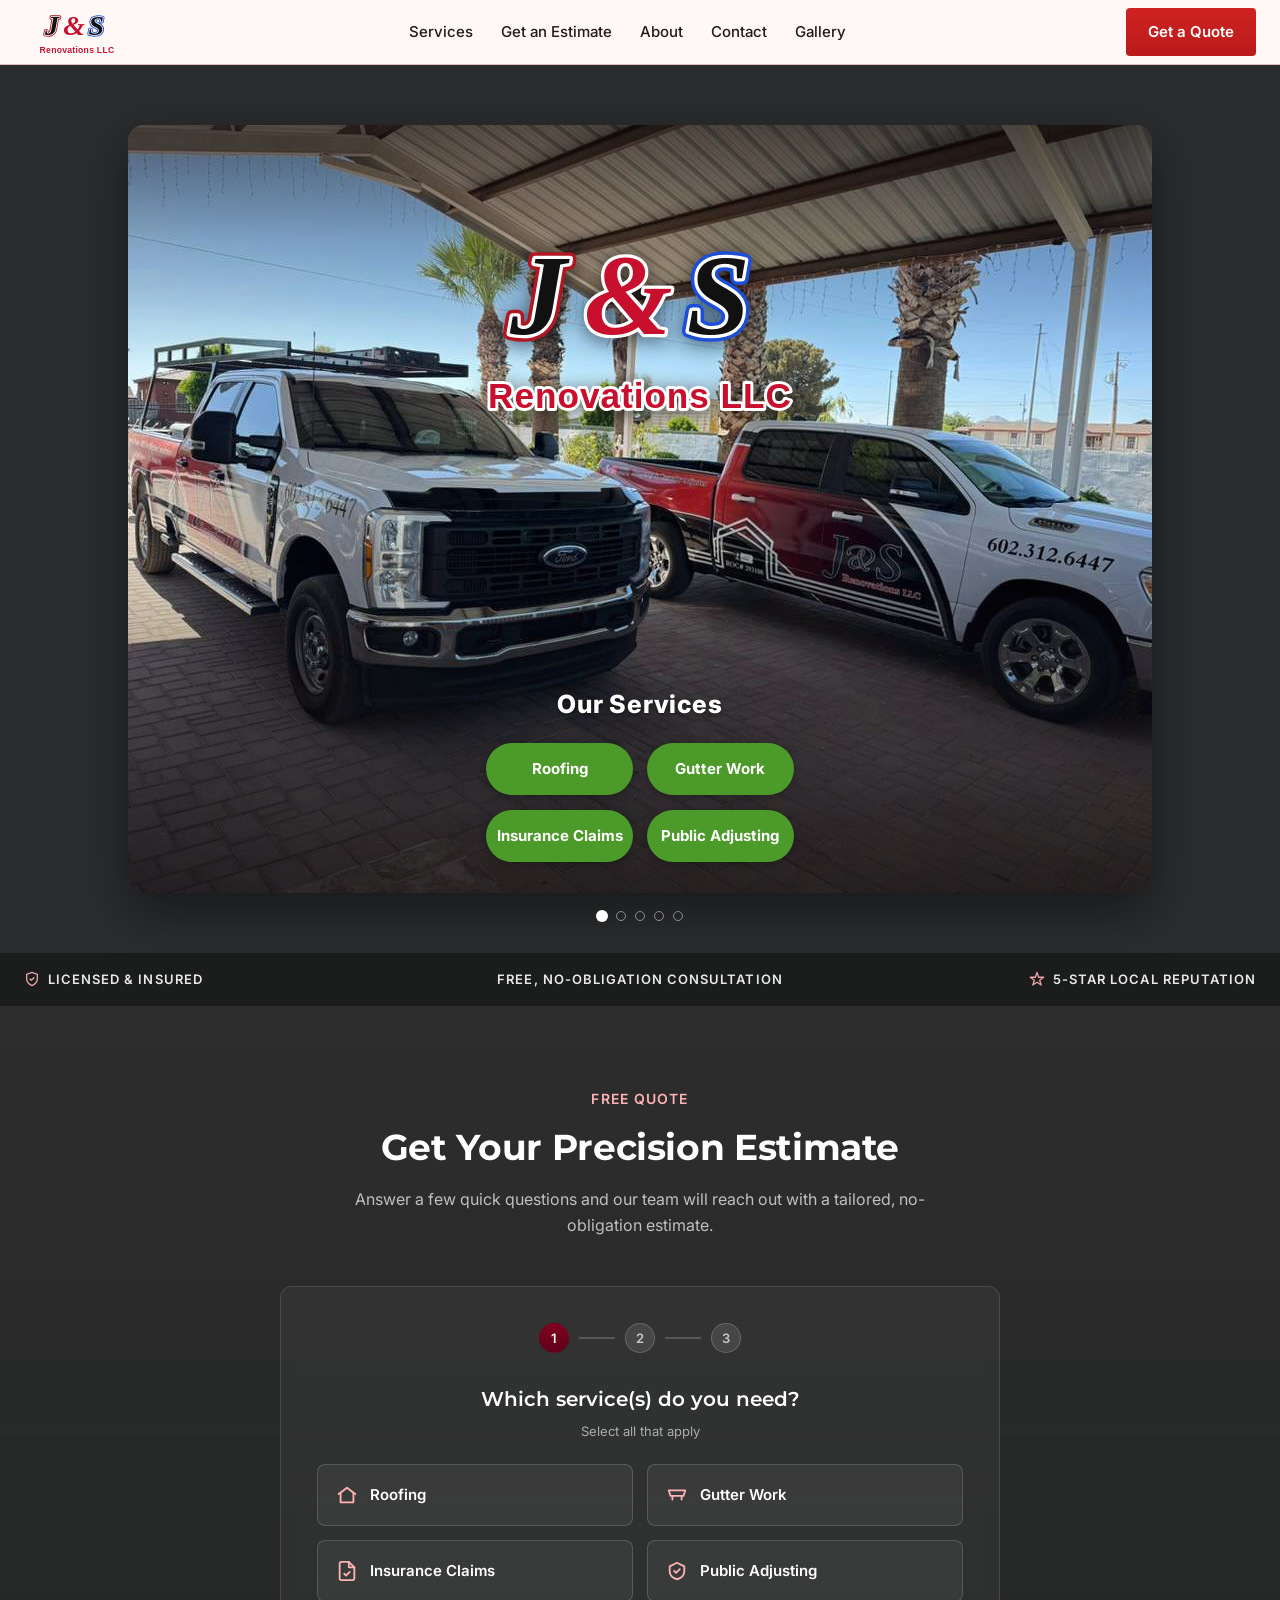
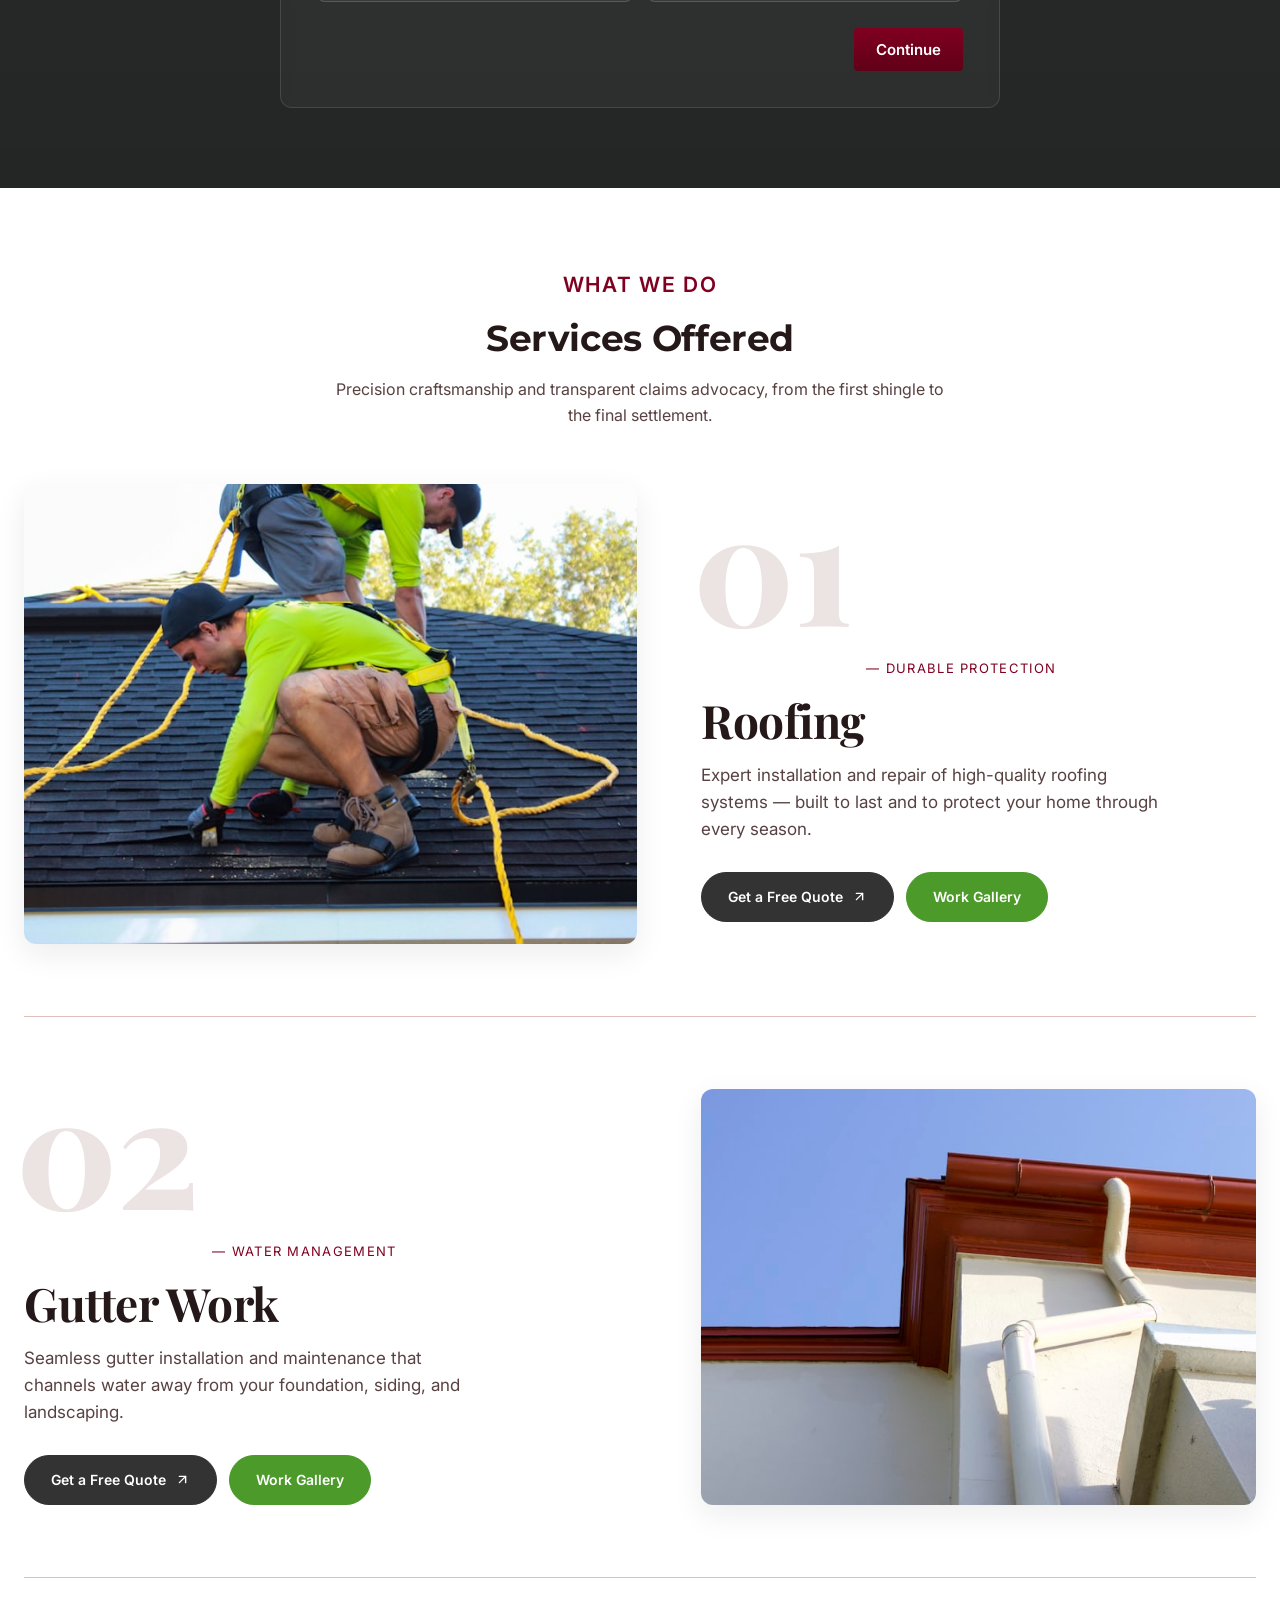
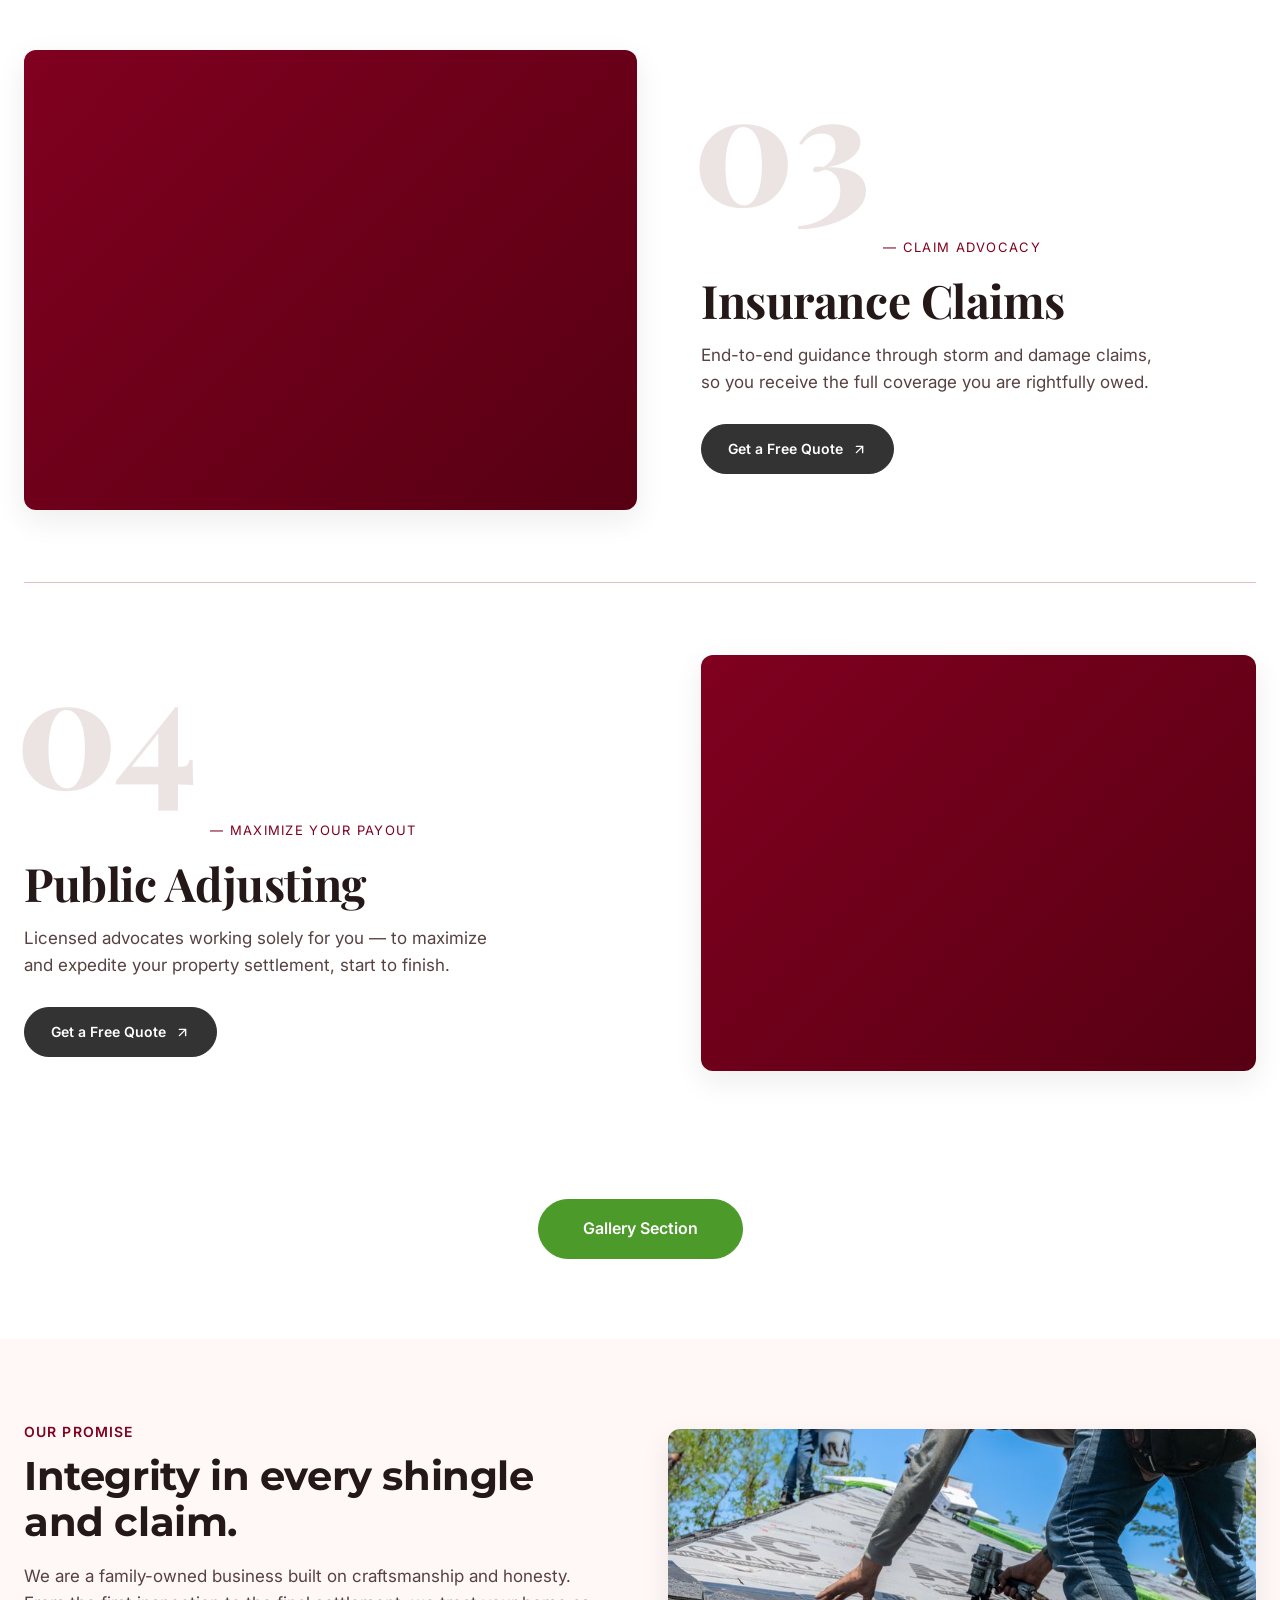
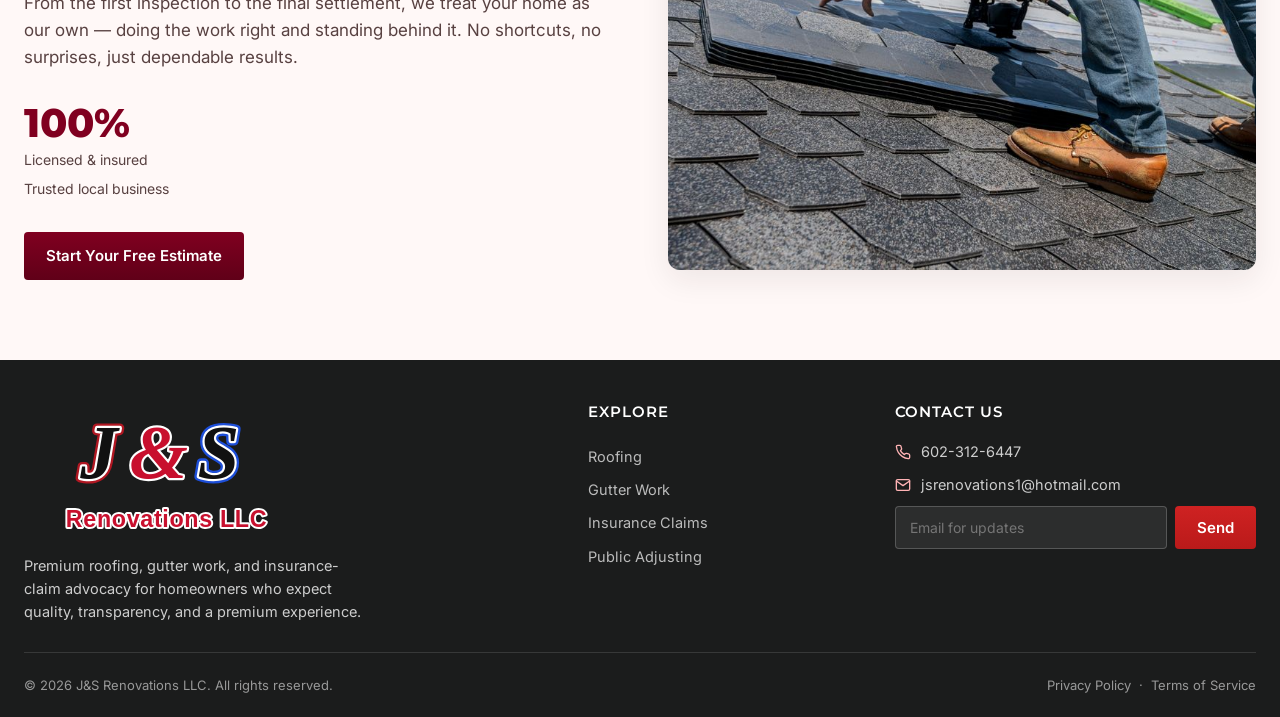
==== commit f4491010: "Reorder homepage: move quote/estimate section above Services Quote stepper now appears directly afte" ====
--- a/index.html
+++ b/index.html
@@ -6,7 +6,7 @@
   <title>J&amp;S Renovations LLC | Roofing, Gutters &amp; Insurance Claims</title>
   <meta name="description" content="J&amp;S Renovations LLC — premium roofing, gutter work, insurance claims, and public adjusting. Free, no-obligation consultation. Integrity in every shingle and claim." />
   <meta name="theme-color" content="#800020" />
-  <link rel="icon" href="data:image/svg+xml,%3Csvg xmlns='http://www.w3.org/2000/svg' viewBox='0 0 32 32'%3E%3Crect width='32' height='32' rx='6' fill='%23800020'/%3E%3Ctext x='16' y='22' font-family='Arial' font-size='15' font-weight='700' fill='white' text-anchor='middle'%3ERS%3C/text%3E%3C/svg%3E" />
+  <link rel="icon" href="data:image/svg+xml,%3Csvg xmlns='http://www.w3.org/2000/svg' viewBox='0 0 32 32'%3E%3Crect width='32' height='32' rx='6' fill='%23800020'/%3E%3Ctext x='16' y='22' font-family='Arial' font-size='15' font-weight='700' fill='white' text-anchor='middle'%3EJS%3C/text%3E%3C/svg%3E" />
 
   <!-- Open Graph -->
   <meta property="og:title" content="J&amp;S Renovations LLC" />
@@ -85,6 +85,91 @@
       </div>
     </nav>
 
+    <!-- Estimate stepper -->
+    <section id="estimate" class="estimate">
+      <div class="container">
+        <div class="section-head">
+          <span class="label">Free Quote</span>
+          <h2>Get Your Precision Estimate</h2>
+          <p>Answer a few quick questions and our team will reach out with a tailored, no-obligation estimate.</p>
+        </div>
+
+        <form class="stepper" id="stepper" novalidate>
+          <div class="progress" aria-hidden="true">
+            <span class="dot active" data-dot="1">1</span>
+            <span class="bar"></span>
+            <span class="dot" data-dot="2">2</span>
+            <span class="bar"></span>
+            <span class="dot" data-dot="3">3</span>
+          </div>
+
+          <!-- Step 1: service -->
+          <div class="step active" data-step="1">
+            <h3>Which service(s) do you need? <span class="hint">Select all that apply</span></h3>
+            <div class="choice-grid" role="group" aria-label="Service">
+              <label class="choice"><input type="checkbox" name="service" value="Roofing" hidden /><svg class="ic" viewBox="0 0 24 24" fill="none" stroke="currentColor" stroke-width="2" stroke-linecap="round" stroke-linejoin="round"><path d="M3 11l9-7 9 7"/><path d="M5 10v10h14V10"/></svg>Roofing</label>
+              <label class="choice"><input type="checkbox" name="service" value="Gutter Work" hidden /><svg class="ic" viewBox="0 0 24 24" fill="none" stroke="currentColor" stroke-width="2" stroke-linecap="round" stroke-linejoin="round"><path d="M3 7h18l-2 6H5z"/><path d="M7 13v4"/><path d="M17 13v4"/></svg>Gutter Work</label>
+              <label class="choice"><input type="checkbox" name="service" value="Insurance Claims" hidden /><svg class="ic" viewBox="0 0 24 24" fill="none" stroke="currentColor" stroke-width="2" stroke-linecap="round" stroke-linejoin="round"><path d="M14 2H6a2 2 0 0 0-2 2v16a2 2 0 0 0 2 2h12a2 2 0 0 0 2-2V8z"/><path d="M14 2v6h6"/><path d="M9 15l2 2 4-4"/></svg>Insurance Claims</label>
+              <label class="choice"><input type="checkbox" name="service" value="Public Adjusting" hidden /><svg class="ic" viewBox="0 0 24 24" fill="none" stroke="currentColor" stroke-width="2" stroke-linecap="round" stroke-linejoin="round"><path d="M12 3l8 4v5c0 5-3.5 7.7-8 9-4.5-1.3-8-4-8-9V7z"/><path d="M9 12l2 2 4-4"/></svg>Public Adjusting</label>
+            </div>
+            <div class="step-actions">
+              <span class="spacer"></span>
+              <button type="button" class="btn btn-primary" data-next>Continue</button>
+            </div>
+          </div>
+
+          <!-- Step 2: service details -->
+          <div class="step" data-step="2">
+            <h3>Service Details</h3>
+            <div class="field">
+              <label for="details">Describe the service you need <span class="req">*</span></label>
+              <textarea id="details" name="details" rows="5" required placeholder="Tell us what you need — for example: file a storm-damage insurance claim, public adjusting for water damage, a new roof, gutter replacement, etc."></textarea>
+              <p class="err-msg" data-err="details">Please describe the service you need.</p>
+            </div>
+            <div class="step-actions">
+              <button type="button" class="btn btn-ghost" data-prev>Back</button>
+              <span class="spacer"></span>
+              <button type="button" class="btn btn-primary" data-next>Continue</button>
+            </div>
+          </div>
+
+          <!-- Step 3: contact -->
+          <div class="step" data-step="3">
+            <h3>Where should we send your estimate?</h3>
+            <div class="field">
+              <label for="name">Full name <span class="req">*</span></label>
+              <input id="name" name="name" type="text" required placeholder="Jane Doe" autocomplete="name" />
+              <p class="err-msg" data-err="name">Please enter your full name.</p>
+            </div>
+            <div class="field">
+              <label for="phone">Phone <span class="req">*</span></label>
+              <input id="phone" name="phone" type="tel" required placeholder="(555) 123-4567" autocomplete="tel" />
+              <p class="err-msg" data-err="phone">Please enter a phone number.</p>
+            </div>
+            <div class="field">
+              <label for="email">Email <span class="req">*</span></label>
+              <input id="email" name="email" type="email" required placeholder="jane@example.com" autocomplete="email" />
+              <p class="err-msg" data-err="email">Please enter a valid email address.</p>
+            </div>
+            <div class="step-actions">
+              <button type="button" class="btn btn-ghost" data-prev>Back</button>
+              <span class="spacer"></span>
+              <button type="submit" class="btn btn-accent">Request My Estimate</button>
+            </div>
+          </div>
+
+          <!-- Confirmation -->
+          <div class="step" data-step="4">
+            <div class="confirm">
+              <div class="check"><svg width="28" height="28" viewBox="0 0 24 24" fill="none" stroke="#fff" stroke-width="2.5" stroke-linecap="round" stroke-linejoin="round"><path d="M20 6L9 17l-5-5"/></svg></div>
+              <h3>Request received</h3>
+              <p style="color: rgba(255,255,255,0.75); max-width: 420px; margin: 0 auto;">Thank you. A member of the J&amp;S Renovations team will contact you within one business day with your no-obligation estimate.</p>
+            </div>
+          </div>
+        </form>
+      </div>
+    </section>
+
     <!-- Services -->
     <section id="services">
       <div class="container">
@@ -158,91 +243,6 @@
       </div>
     </section>
 
-    <!-- Estimate stepper -->
-    <section id="estimate" class="estimate">
-      <div class="container">
-        <div class="section-head">
-          <span class="label">Free Quote</span>
-          <h2>Get Your Precision Estimate</h2>
-          <p>Answer a few quick questions and our team will reach out with a tailored, no-obligation estimate.</p>
-        </div>
-
-        <form class="stepper" id="stepper" novalidate>
-          <div class="progress" aria-hidden="true">
-            <span class="dot active" data-dot="1">1</span>
-            <span class="bar"></span>
-            <span class="dot" data-dot="2">2</span>
-            <span class="bar"></span>
-            <span class="dot" data-dot="3">3</span>
-          </div>
-
-          <!-- Step 1: service -->
-          <div class="step active" data-step="1">
-            <h3>Which service(s) do you need? <span class="hint">Select all that apply</span></h3>
-            <div class="choice-grid" role="group" aria-label="Service">
-              <label class="choice"><input type="checkbox" name="service" value="Roofing" hidden /><svg class="ic" viewBox="0 0 24 24" fill="none" stroke="currentColor" stroke-width="2" stroke-linecap="round" stroke-linejoin="round"><path d="M3 11l9-7 9 7"/><path d="M5 10v10h14V10"/></svg>Roofing</label>
-              <label class="choice"><input type="checkbox" name="service" value="Gutter Work" hidden /><svg class="ic" viewBox="0 0 24 24" fill="none" stroke="currentColor" stroke-width="2" stroke-linecap="round" stroke-linejoin="round"><path d="M3 7h18l-2 6H5z"/><path d="M7 13v4"/><path d="M17 13v4"/></svg>Gutter Work</label>
-              <label class="choice"><input type="checkbox" name="service" value="Insurance Claims" hidden /><svg class="ic" viewBox="0 0 24 24" fill="none" stroke="currentColor" stroke-width="2" stroke-linecap="round" stroke-linejoin="round"><path d="M14 2H6a2 2 0 0 0-2 2v16a2 2 0 0 0 2 2h12a2 2 0 0 0 2-2V8z"/><path d="M14 2v6h6"/><path d="M9 15l2 2 4-4"/></svg>Insurance Claims</label>
-              <label class="choice"><input type="checkbox" name="service" value="Public Adjusting" hidden /><svg class="ic" viewBox="0 0 24 24" fill="none" stroke="currentColor" stroke-width="2" stroke-linecap="round" stroke-linejoin="round"><path d="M12 3l8 4v5c0 5-3.5 7.7-8 9-4.5-1.3-8-4-8-9V7z"/><path d="M9 12l2 2 4-4"/></svg>Public Adjusting</label>
-            </div>
-            <div class="step-actions">
-              <span class="spacer"></span>
-              <button type="button" class="btn btn-primary" data-next>Continue</button>
-            </div>
-          </div>
-
-          <!-- Step 2: service details -->
-          <div class="step" data-step="2">
-            <h3>Service Details</h3>
-            <div class="field">
-              <label for="details">Describe the service you need <span class="req">*</span></label>
-              <textarea id="details" name="details" rows="5" required placeholder="Tell us what you need — for example: file a storm-damage insurance claim, public adjusting for water damage, a new roof, gutter replacement, etc."></textarea>
-              <p class="err-msg" data-err="details">Please describe the service you need.</p>
-            </div>
-            <div class="step-actions">
-              <button type="button" class="btn btn-ghost" data-prev>Back</button>
-              <span class="spacer"></span>
-              <button type="button" class="btn btn-primary" data-next>Continue</button>
-            </div>
-          </div>
-
-          <!-- Step 3: contact -->
-          <div class="step" data-step="3">
-            <h3>Where should we send your estimate?</h3>
-            <div class="field">
-              <label for="name">Full name <span class="req">*</span></label>
-              <input id="name" name="name" type="text" required placeholder="Jane Doe" autocomplete="name" />
-              <p class="err-msg" data-err="name">Please enter your full name.</p>
-            </div>
-            <div class="field">
-              <label for="phone">Phone <span class="req">*</span></label>
-              <input id="phone" name="phone" type="tel" required placeholder="(555) 123-4567" autocomplete="tel" />
-              <p class="err-msg" data-err="phone">Please enter a phone number.</p>
-            </div>
-            <div class="field">
-              <label for="email">Email <span class="req">*</span></label>
-              <input id="email" name="email" type="email" required placeholder="jane@example.com" autocomplete="email" />
-              <p class="err-msg" data-err="email">Please enter a valid email address.</p>
-            </div>
-            <div class="step-actions">
-              <button type="button" class="btn btn-ghost" data-prev>Back</button>
-              <span class="spacer"></span>
-              <button type="submit" class="btn btn-accent">Request My Estimate</button>
-            </div>
-          </div>
-
-          <!-- Confirmation -->
-          <div class="step" data-step="4">
-            <div class="confirm">
-              <div class="check"><svg width="28" height="28" viewBox="0 0 24 24" fill="none" stroke="#fff" stroke-width="2.5" stroke-linecap="round" stroke-linejoin="round"><path d="M20 6L9 17l-5-5"/></svg></div>
-              <h3>Request received</h3>
-              <p style="color: rgba(255,255,255,0.75); max-width: 420px; margin: 0 auto;">Thank you. A member of the J&amp;S Renovations team will contact you within one business day with your no-obligation estimate.</p>
-            </div>
-          </div>
-        </form>
-      </div>
-    </section>
-
     <!-- Integrity / stats -->
     <section id="about" class="integrity">
       <div class="container">
@@ -444,9 +444,32 @@
     form.addEventListener('submit', function (e) {
       e.preventDefault();
       if (!validateStep(3)) { return; }
-      // No backend yet — show confirmation. Swap this for a real endpoint when ready.
-      current = 4;
-      render();
+
+      var submitBtn = form.querySelector('.step[data-step="3"] button[type="submit"]');
+      var payload = {
+        services: Array.prototype.map.call(
+          form.querySelectorAll('input[name="service"]:checked'),
+          function (c) { return c.value; }
+        ),
+        details: form.querySelector('[name="details"]').value.trim(),
+        name: form.querySelector('[name="name"]').value.trim(),
+        phone: form.querySelector('[name="phone"]').value.trim(),
+        email: form.querySelector('[name="email"]').value.trim()
+      };
+
+      if (submitBtn) { submitBtn.disabled = true; submitBtn.textContent = 'Sending…'; }
+
+      fetch('/api/quote', {
+        method: 'POST',
+        headers: { 'Content-Type': 'application/json' },
+        body: JSON.stringify(payload)
+      })
+        .then(function (r) { if (!r.ok) { throw new Error('Request failed'); } return r.json(); })
+        .then(function () { current = 4; render(); })
+        .catch(function () {
+          alert('Sorry, something went wrong sending your request. Please call us at 602-312-6447 or try again.');
+          if (submitBtn) { submitBtn.disabled = false; submitBtn.textContent = 'Request My Estimate'; }
+        });
     });
   </script>
 </body>
--- a/styles.css
+++ b/styles.css
@@ -229,7 +229,7 @@
       display: flex; align-items: center; justify-content: center; text-align: center;
       background: #4c9a2a; color: #ffffff; font-weight: 700;
       font-size: clamp(11px, 1.9cqw, 15px);
-      padding: 1.4cqw 1cqw; border-radius: var(--radius-sm);
+      padding: 1.4cqw 1cqw; border-radius: 50px;
       box-shadow: 0 2px 10px rgba(0,0,0,0.25);
       transition: background 0.2s ease, transform 0.15s ease;
     }
@@ -307,6 +307,8 @@
 
     /* ---------- Services grid ---------- */
     /* Editorial vertical rows: image left, text right */
+    #services { background: #FFFFFF; }
+    #services .section-head .label { font-size: 21px; }  /* "What We Do" +50% (14px -> 21px) */
     .services-list { display: flex; flex-direction: column; }
     .svc-row {
       display: grid;
@@ -343,7 +345,7 @@
     .svc-row:nth-child(even) .svc-media { grid-column: 2; grid-row: 1; }
     .svc-row:nth-child(even) .svc-content { grid-column: 1; grid-row: 1; }
     .svc-eyebrow {
-      font-size: 13px; font-weight: 600; letter-spacing: 0.12em; text-transform: uppercase;
+      font-size: 13px; font-weight: 400; letter-spacing: 0.1em; text-transform: uppercase;
       color: var(--primary);
     }
     .svc-title {
@@ -357,8 +359,10 @@
     }
     .svc-desc {
       margin-top: 16px;
+      font-family: 'Inter', 'Open Sans', -apple-system, BlinkMacSystemFont, 'Segoe UI', sans-serif;
+      font-weight: 400;
       font-size: 17px;
-      line-height: 1.7;
+      line-height: 1.6;
       color: var(--on-surface-variant);
       max-width: 470px;
     }
@@ -366,11 +370,11 @@
       display: inline-flex; align-items: center; gap: 9px;
       margin-top: 28px;
       padding: 13px 26px;
-      border: 1px solid var(--on-surface);
-      border-radius: var(--radius-full);
+      border: 1px solid #333333;
+      border-radius: 50px;
       font-size: 14px; font-weight: 600;
-      color: var(--on-surface);
-      background: transparent;
+      color: #fff;
+      background: #333333;
       transition: background 0.2s ease, color 0.2s ease, border-color 0.2s ease;
     }
     .btn-quote:hover { background: var(--primary); border-color: var(--primary); color: #fff; }
@@ -536,7 +540,7 @@
     .btn-gallery {
       display: inline-flex; align-items: center; justify-content: center; gap: 8px;
       padding: 13px 26px;
-      border-radius: var(--radius-full);
+      border-radius: 50px;
       font-size: 14px; font-weight: 600;
       color: #fff; background: #4c9a2a; border: 1px solid #4c9a2a;
       transition: background 0.2s ease, transform 0.15s ease, box-shadow 0.2s ease;
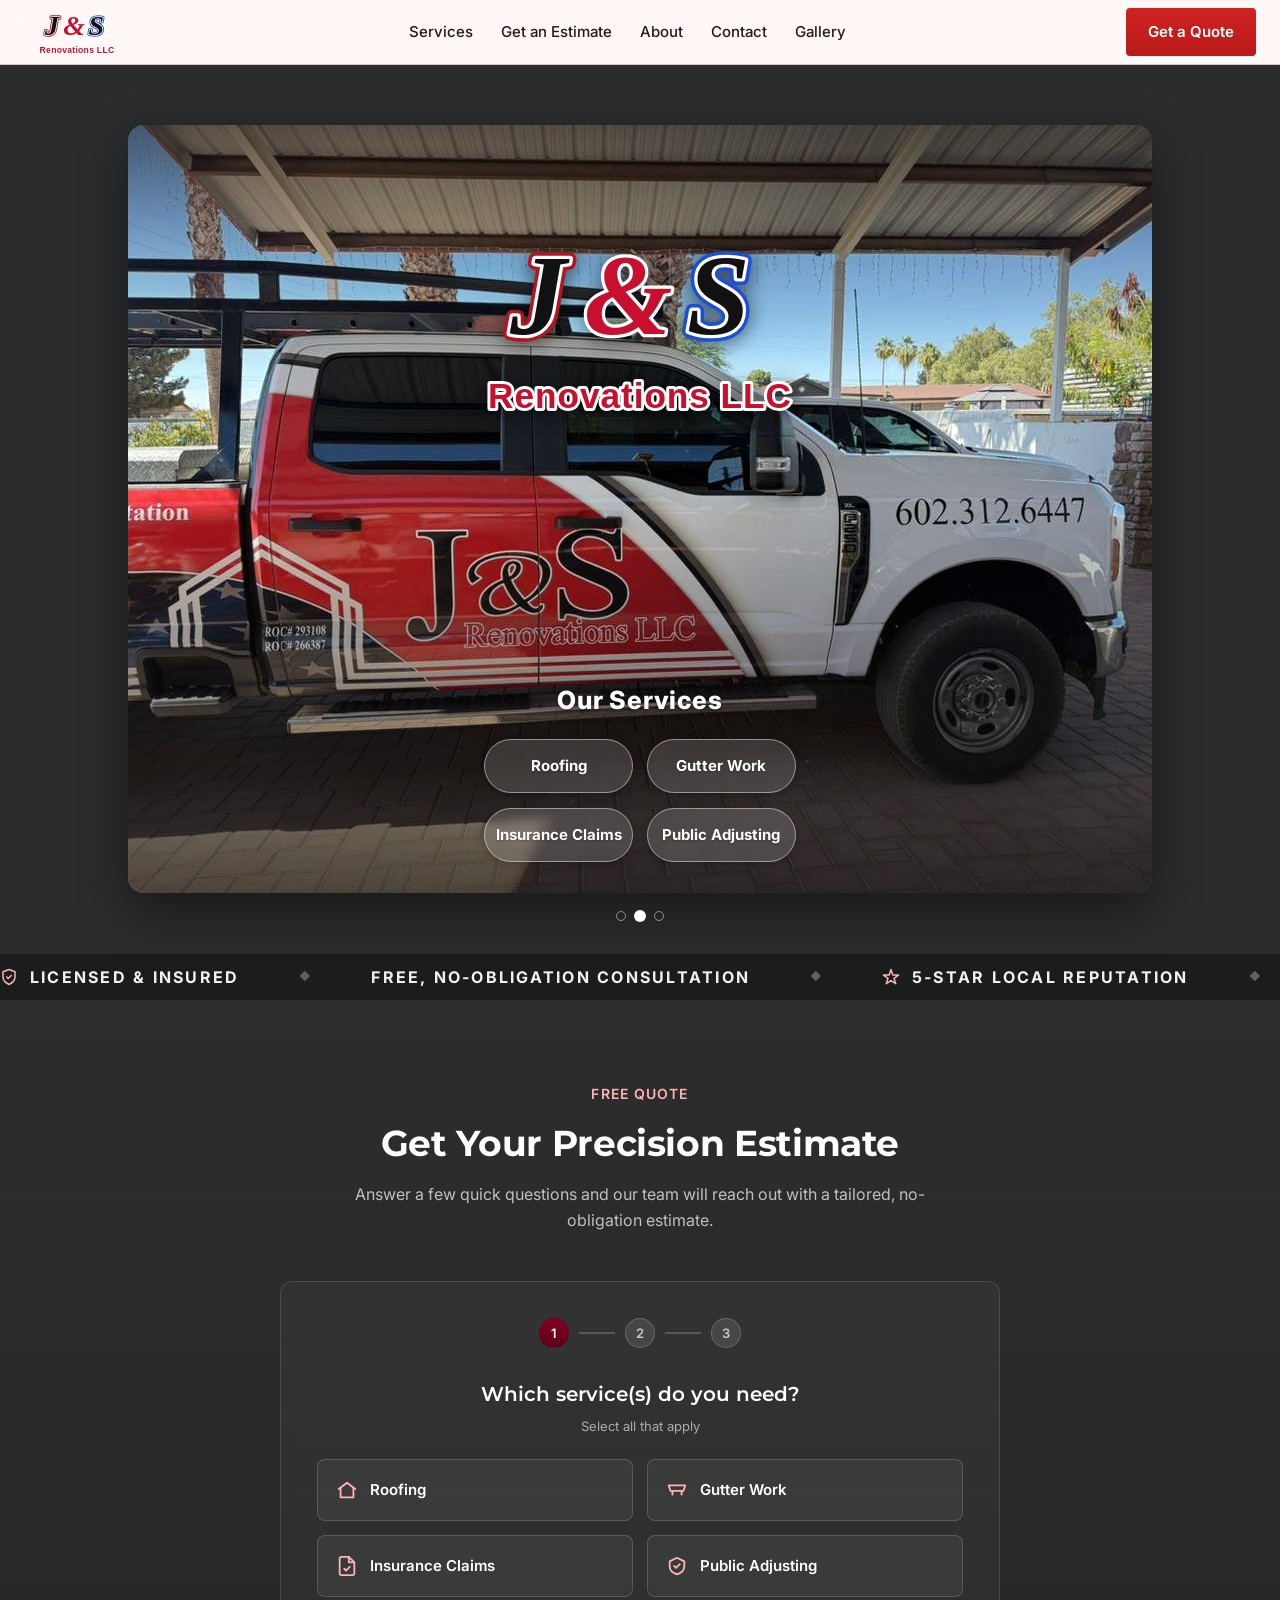
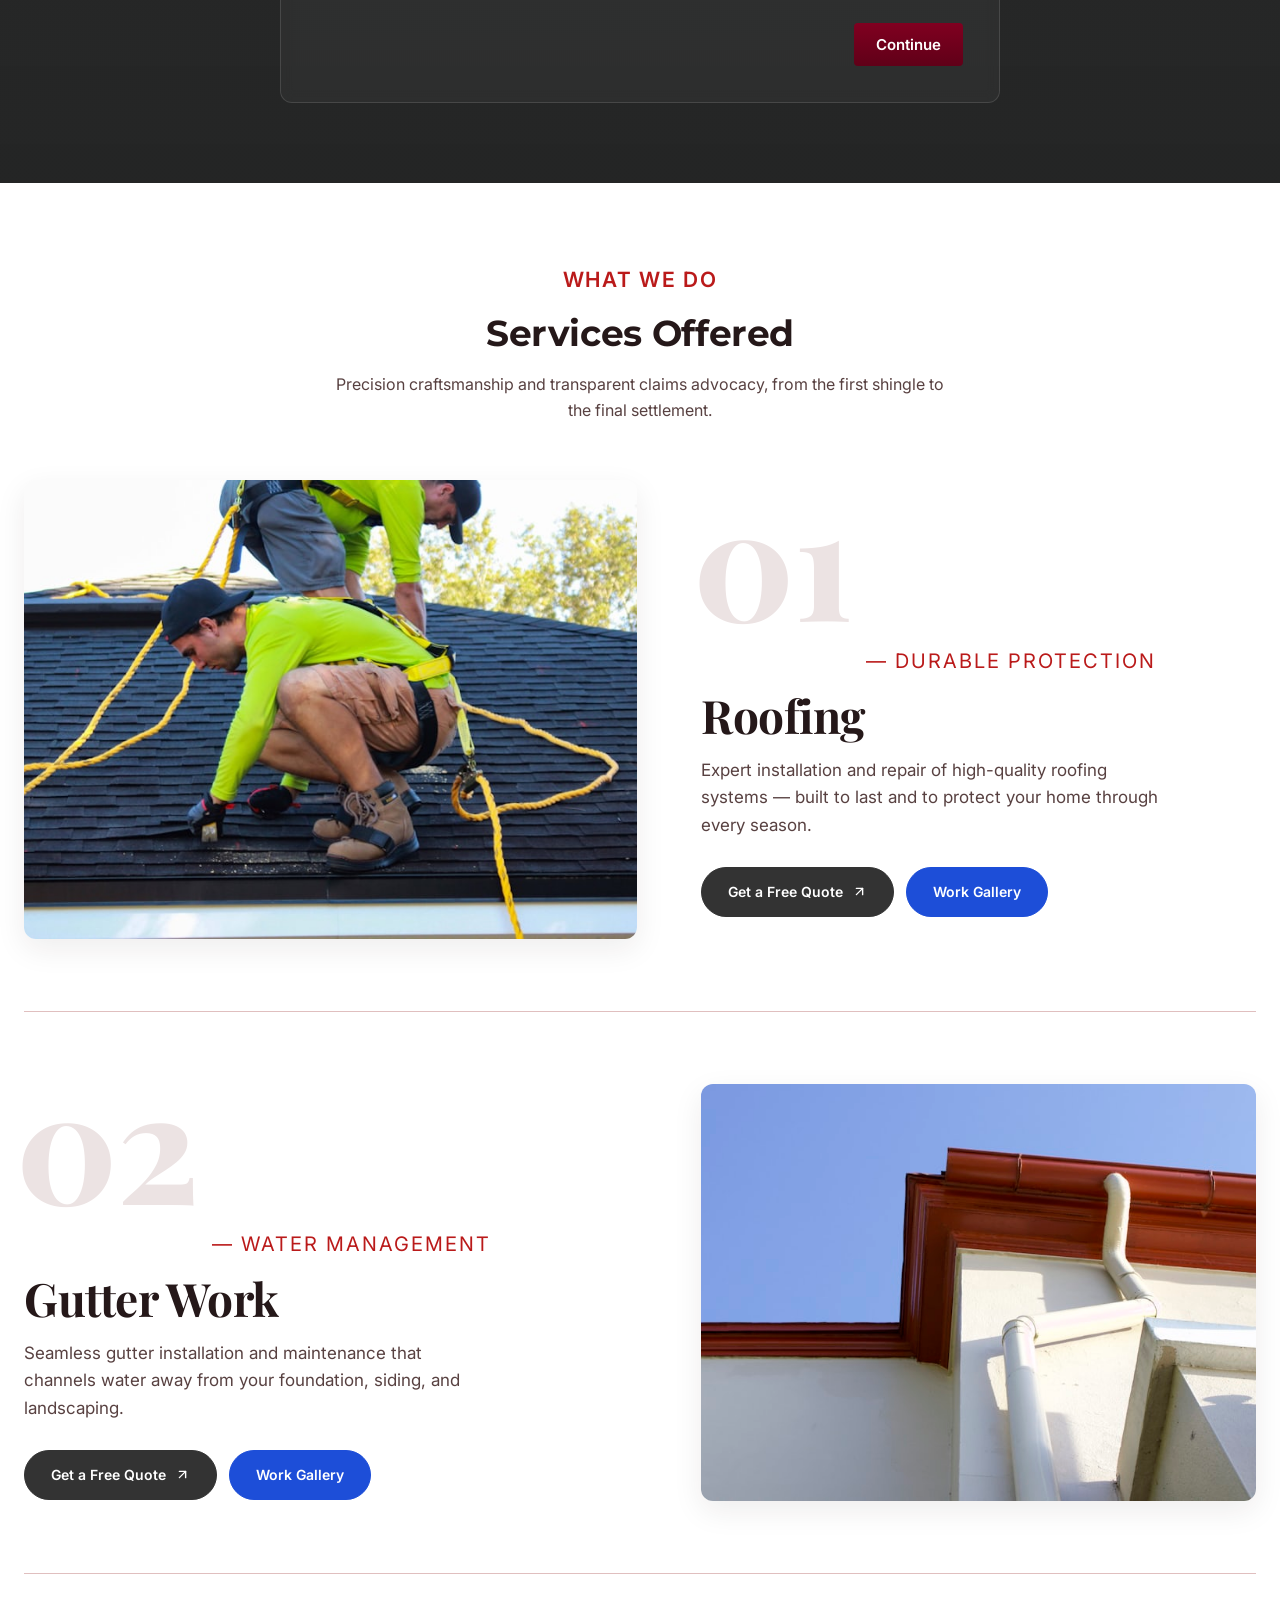
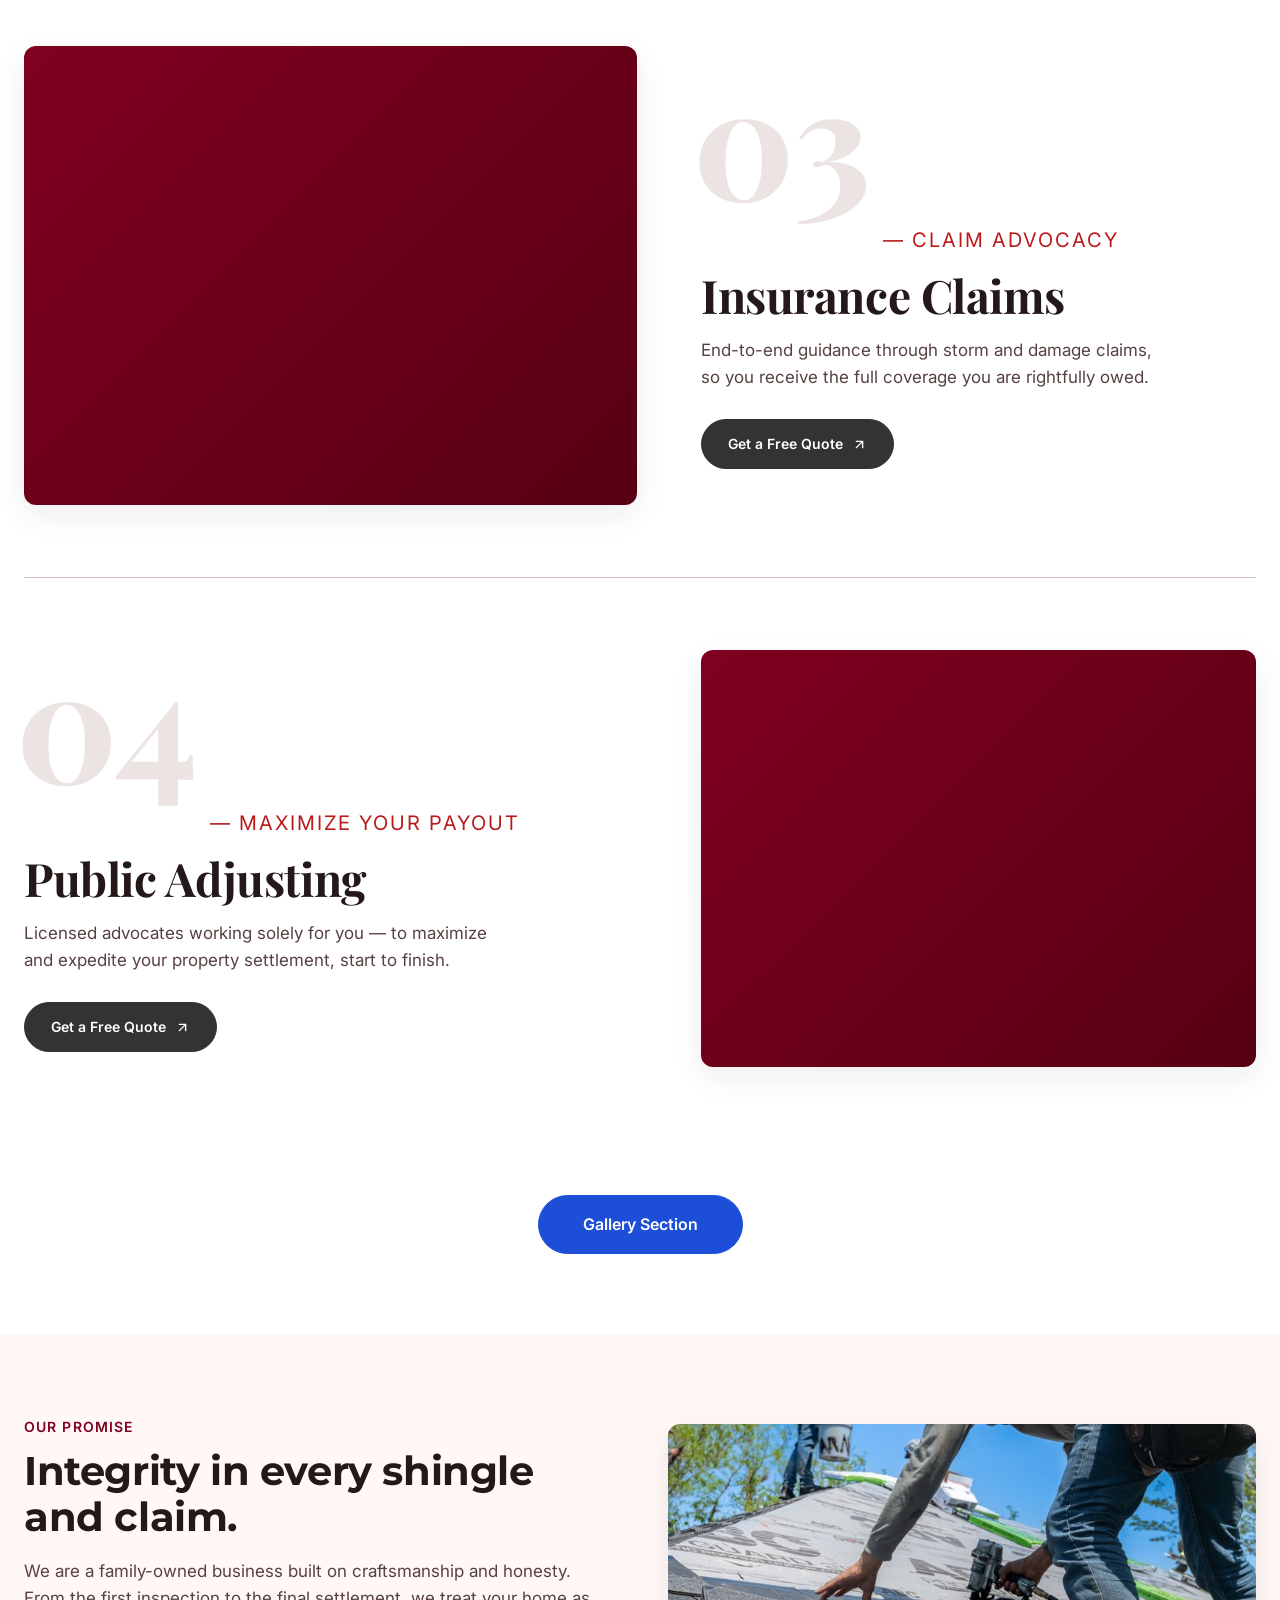
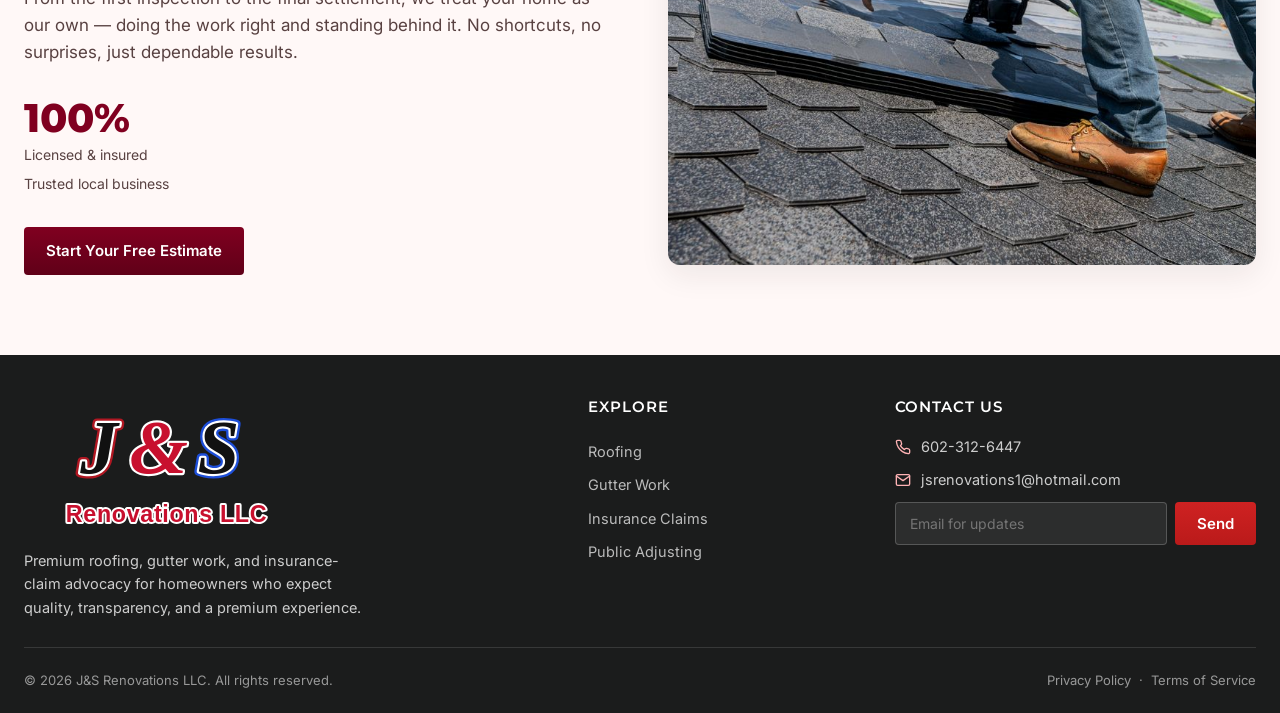
==== commit bb5a8a29: "Hero + marquee + services restyle - Hero carousel: keep photos 5/4/3 in that order; 2s -> faster adv" ====
--- a/index.html
+++ b/index.html
@@ -43,13 +43,11 @@
   <main id="top">
     <section class="hero">
       <div class="container">
-        <!-- Photo carousel (5 native 1024x768 truck photos, crossfade, auto-advance) with content overlaid -->
+        <!-- Photo carousel (3 native 1024x768 truck photos, crossfade, auto-advance) with content overlaid -->
         <div class="hero-carousel" id="heroCarousel" aria-label="J&amp;S Renovations fleet" aria-roledescription="carousel">
-          <div class="slide active"><img src="images/truck-1.jpg" width="1024" height="768" alt="J&amp;S Renovations Ford and Ram work trucks parked under a carport" /></div>
-          <div class="slide"><img src="images/truck-2.jpg" width="1024" height="768" loading="lazy" alt="J&amp;S Renovations work trucks, side angle" /></div>
+          <div class="slide active"><img src="images/truck-5.jpg" width="1024" height="768" alt="J&amp;S Renovations roofing division truck with ladder rack and license info" /></div>
+          <div class="slide"><img src="images/truck-4.jpg" width="1024" height="768" loading="lazy" alt="J&amp;S Renovations trucks parked together" /></div>
           <div class="slide"><img src="images/truck-3.jpg" width="1024" height="768" loading="lazy" alt="J&amp;S Renovations red and white truck with company logo and phone number" /></div>
-          <div class="slide"><img src="images/truck-4.jpg" width="1024" height="768" loading="lazy" alt="J&amp;S Renovations trucks parked together" /></div>
-          <div class="slide"><img src="images/truck-5.jpg" width="1024" height="768" loading="lazy" alt="J&amp;S Renovations roofing division truck with ladder rack and license info" /></div>
 
           <div class="hero-scrim"></div>
 
@@ -70,18 +68,39 @@
       </div>
     </section>
 
-    <!-- Dark trust strip -->
-    <nav class="servicestrip" aria-label="Why choose us">
-      <div class="container">
-        <span class="strip-item strip-left">
-          <svg width="16" height="16" viewBox="0 0 24 24" fill="none" stroke="#ffb3b5" stroke-width="2" stroke-linecap="round" stroke-linejoin="round"><path d="M9 12l2 2 4-4"/><path d="M12 22s8-4 8-10V5l-8-3-8 3v7c0 6 8 10 8 10z"/></svg>
-          Licensed &amp; Insured
-        </span>
-        <span class="strip-item strip-center">Free, No-Obligation Consultation</span>
-        <span class="strip-item strip-right">
-          <svg width="16" height="16" viewBox="0 0 24 24" fill="none" stroke="#ffb3b5" stroke-width="2" stroke-linecap="round" stroke-linejoin="round"><path d="M12 2l2.4 7.4H22l-6 4.4 2.3 7.2L12 16.8 5.7 21l2.3-7.2-6-4.4h7.6z"/></svg>
-          5-Star Local Reputation
-        </span>
+    <!-- Trust marquee: continuous right-scrolling ribbon (content duplicated for a seamless loop) -->
+    <nav class="servicestrip" aria-label="Why choose us: Licensed and insured. Free, no-obligation consultation. 5-star local reputation.">
+      <div class="marquee" aria-hidden="true">
+        <div class="marquee__track">
+          <div class="marquee__half">
+            <span class="strip-item"><svg width="18" height="18" viewBox="0 0 24 24" fill="none" stroke="#ffb3b5" stroke-width="2" stroke-linecap="round" stroke-linejoin="round"><path d="M9 12l2 2 4-4"/><path d="M12 22s8-4 8-10V5l-8-3-8 3v7c0 6 8 10 8 10z"/></svg>Licensed &amp; Insured</span>
+            <span class="strip-sep">&#9670;</span>
+            <span class="strip-item">Free, No-Obligation Consultation</span>
+            <span class="strip-sep">&#9670;</span>
+            <span class="strip-item"><svg width="18" height="18" viewBox="0 0 24 24" fill="none" stroke="#ffb3b5" stroke-width="2" stroke-linecap="round" stroke-linejoin="round"><path d="M12 2l2.4 7.4H22l-6 4.4 2.3 7.2L12 16.8 5.7 21l2.3-7.2-6-4.4h7.6z"/></svg>5-Star Local Reputation</span>
+            <span class="strip-sep">&#9670;</span>
+            <span class="strip-item"><svg width="18" height="18" viewBox="0 0 24 24" fill="none" stroke="#ffb3b5" stroke-width="2" stroke-linecap="round" stroke-linejoin="round"><path d="M9 12l2 2 4-4"/><path d="M12 22s8-4 8-10V5l-8-3-8 3v7c0 6 8 10 8 10z"/></svg>Licensed &amp; Insured</span>
+            <span class="strip-sep">&#9670;</span>
+            <span class="strip-item">Free, No-Obligation Consultation</span>
+            <span class="strip-sep">&#9670;</span>
+            <span class="strip-item"><svg width="18" height="18" viewBox="0 0 24 24" fill="none" stroke="#ffb3b5" stroke-width="2" stroke-linecap="round" stroke-linejoin="round"><path d="M12 2l2.4 7.4H22l-6 4.4 2.3 7.2L12 16.8 5.7 21l2.3-7.2-6-4.4h7.6z"/></svg>5-Star Local Reputation</span>
+            <span class="strip-sep">&#9670;</span>
+          </div>
+          <div class="marquee__half">
+            <span class="strip-item"><svg width="18" height="18" viewBox="0 0 24 24" fill="none" stroke="#ffb3b5" stroke-width="2" stroke-linecap="round" stroke-linejoin="round"><path d="M9 12l2 2 4-4"/><path d="M12 22s8-4 8-10V5l-8-3-8 3v7c0 6 8 10 8 10z"/></svg>Licensed &amp; Insured</span>
+            <span class="strip-sep">&#9670;</span>
+            <span class="strip-item">Free, No-Obligation Consultation</span>
+            <span class="strip-sep">&#9670;</span>
+            <span class="strip-item"><svg width="18" height="18" viewBox="0 0 24 24" fill="none" stroke="#ffb3b5" stroke-width="2" stroke-linecap="round" stroke-linejoin="round"><path d="M12 2l2.4 7.4H22l-6 4.4 2.3 7.2L12 16.8 5.7 21l2.3-7.2-6-4.4h7.6z"/></svg>5-Star Local Reputation</span>
+            <span class="strip-sep">&#9670;</span>
+            <span class="strip-item"><svg width="18" height="18" viewBox="0 0 24 24" fill="none" stroke="#ffb3b5" stroke-width="2" stroke-linecap="round" stroke-linejoin="round"><path d="M9 12l2 2 4-4"/><path d="M12 22s8-4 8-10V5l-8-3-8 3v7c0 6 8 10 8 10z"/></svg>Licensed &amp; Insured</span>
+            <span class="strip-sep">&#9670;</span>
+            <span class="strip-item">Free, No-Obligation Consultation</span>
+            <span class="strip-sep">&#9670;</span>
+            <span class="strip-item"><svg width="18" height="18" viewBox="0 0 24 24" fill="none" stroke="#ffb3b5" stroke-width="2" stroke-linecap="round" stroke-linejoin="round"><path d="M12 2l2.4 7.4H22l-6 4.4 2.3 7.2L12 16.8 5.7 21l2.3-7.2-6-4.4h7.6z"/></svg>5-Star Local Reputation</span>
+            <span class="strip-sep">&#9670;</span>
+          </div>
+        </div>
       </div>
     </nav>
 
@@ -314,7 +333,7 @@
     // Footer year
     document.getElementById('year').textContent = new Date().getFullYear();
 
-    // Hero photo carousel: crossfade, auto-advance every 5s, with clickable dots
+    // Hero photo carousel: crossfade, auto-advance every 2s, with clickable dots
     (function () {
       var carousel = document.getElementById('heroCarousel');
       if (!carousel) return;
@@ -322,7 +341,7 @@
       var dotsWrap = document.getElementById('heroDots');
       var current = 0;
       var timer = null;
-      var INTERVAL = 3000;
+      var INTERVAL = 2000;
 
       // build dots
       slides.forEach(function (_, i) {
--- a/styles.css
+++ b/styles.css
@@ -227,13 +227,18 @@
     }
     .hero-svc-btn {
       display: flex; align-items: center; justify-content: center; text-align: center;
-      background: #4c9a2a; color: #ffffff; font-weight: 700;
+      background: rgba(255, 255, 255, 0.15);
+      border: 1px solid rgba(255, 255, 255, 0.45);
+      -webkit-backdrop-filter: blur(6px);
+      backdrop-filter: blur(6px);
+      color: #ffffff; font-weight: 700;
       font-size: clamp(11px, 1.9cqw, 15px);
       padding: 1.4cqw 1cqw; border-radius: 50px;
+      text-shadow: 0 1px 2px rgba(0, 0, 0, 0.3);
       box-shadow: 0 2px 10px rgba(0,0,0,0.25);
-      transition: background 0.2s ease, transform 0.15s ease;
-    }
-    .hero-svc-btn:hover { background: #58ad32; transform: translateY(-1px); }
+      transition: background 0.2s ease, transform 0.15s ease, border-color 0.2s ease;
+    }
+    .hero-svc-btn:hover { background: rgba(255, 255, 255, 0.26); border-color: rgba(255, 255, 255, 0.7); transform: translateY(-1px); }
     .hero-overlay .sub, .hero-overlay .trust, .hero-overlay .hero-logo { pointer-events: auto; }
     /* compact the overlay when the photo frame is narrow (mobile) so nothing overflows the 4:3 frame */
     @container (max-width: 600px) {
@@ -263,33 +268,48 @@
     }
 
     /* ---------- Dark trust strip ---------- */
-    .servicestrip { background: var(--tertiary-container); }
-    .servicestrip .container {
-      display: grid;
-      grid-template-columns: 1fr auto 1fr;
-      align-items: center;
-      gap: 16px 40px;
-      padding-top: 16px;
-      padding-bottom: 16px;
-    }
+    /* Dark charcoal band with a continuous right-scrolling marquee — bridges
+       the dark hero above and the dark quote section below; cyan glows on it. */
+    .servicestrip {
+      background: #1b1c1c;
+      padding: 14px 0;
+      border-top: 1px solid rgba(255, 255, 255, 0.07);
+      border-bottom: 1px solid rgba(255, 255, 255, 0.07);
+    }
+    .servicestrip .marquee { overflow: hidden; }
+    .servicestrip .marquee__track {
+      display: flex;
+      width: max-content;
+      animation: strip-scroll 45s linear infinite;
+    }
+    .servicestrip .marquee__half { display: flex; align-items: center; flex: 0 0 auto; }
     .servicestrip .strip-item {
       display: inline-flex;
       align-items: center;
-      gap: 8px;
-      color: #fff;
-      font-size: 13px;
-      font-weight: 600;
-      letter-spacing: 0.08em;
+      gap: 12px;
+      color: #F2F2F2;
+      font-size: 1rem;
+      font-weight: 700;
+      line-height: 1;
+      letter-spacing: 0.14em;
       text-transform: uppercase;
-      opacity: 0.9;
+      white-space: nowrap;
+      opacity: 1;
     }
     .servicestrip .strip-item svg { flex: none; }
-    .strip-left { justify-self: start; }
-    .strip-center { justify-self: center; text-align: center; }
-    .strip-right { justify-self: end; }
-    @media (max-width: 640px) {
-      .servicestrip .container { gap: 10px 16px; }
-      .servicestrip .strip-item { font-size: 11px; letter-spacing: 0.04em; }
+    .servicestrip .strip-sep {
+      flex: 0 0 auto;
+      margin: 0 60px;
+      font-size: 11px;
+      color: rgba(255, 255, 255, 0.30);
+    }
+    /* two identical halves; shift by one half for a seamless rightward loop */
+    @keyframes strip-scroll {
+      from { transform: translateX(-50%); }
+      to   { transform: translateX(0); }
+    }
+    @media (prefers-reduced-motion: reduce) {
+      .servicestrip .marquee__track { animation: none; }
     }
 
     /* ---------- Section primitives ---------- */
@@ -308,7 +328,7 @@
     /* ---------- Services grid ---------- */
     /* Editorial vertical rows: image left, text right */
     #services { background: #FFFFFF; }
-    #services .section-head .label { font-size: 21px; }  /* "What We Do" +50% (14px -> 21px) */
+    #services .section-head .label { font-size: 21px; color: #ba1a1a; }  /* "What We Do" +50% + nav-button red */
     .services-list { display: flex; flex-direction: column; }
     .svc-row {
       display: grid;
@@ -345,8 +365,8 @@
     .svc-row:nth-child(even) .svc-media { grid-column: 2; grid-row: 1; }
     .svc-row:nth-child(even) .svc-content { grid-column: 1; grid-row: 1; }
     .svc-eyebrow {
-      font-size: 13px; font-weight: 400; letter-spacing: 0.1em; text-transform: uppercase;
-      color: var(--primary);
+      font-size: 20px; font-weight: 400; letter-spacing: 0.1em; text-transform: uppercase;
+      color: #ba1a1a;
     }
     .svc-title {
       font-family: 'Playfair Display', Georgia, 'Times New Roman', serif;
@@ -542,10 +562,10 @@
       padding: 13px 26px;
       border-radius: 50px;
       font-size: 14px; font-weight: 600;
-      color: #fff; background: #4c9a2a; border: 1px solid #4c9a2a;
+      color: #fff; background: #1d4ed8; border: 1px solid #1d4ed8;
       transition: background 0.2s ease, transform 0.15s ease, box-shadow 0.2s ease;
     }
-    .btn-gallery:hover { background: #58ad32; transform: translateY(-1px); box-shadow: var(--shadow-soft); }
+    .btn-gallery:hover { background: #2563eb; transform: translateY(-1px); box-shadow: var(--shadow-soft); }
     .services-gallery-cta { text-align: center; margin-top: 56px; }
     .btn-gallery-lg { padding: 16px 44px; font-size: 16px; }
 
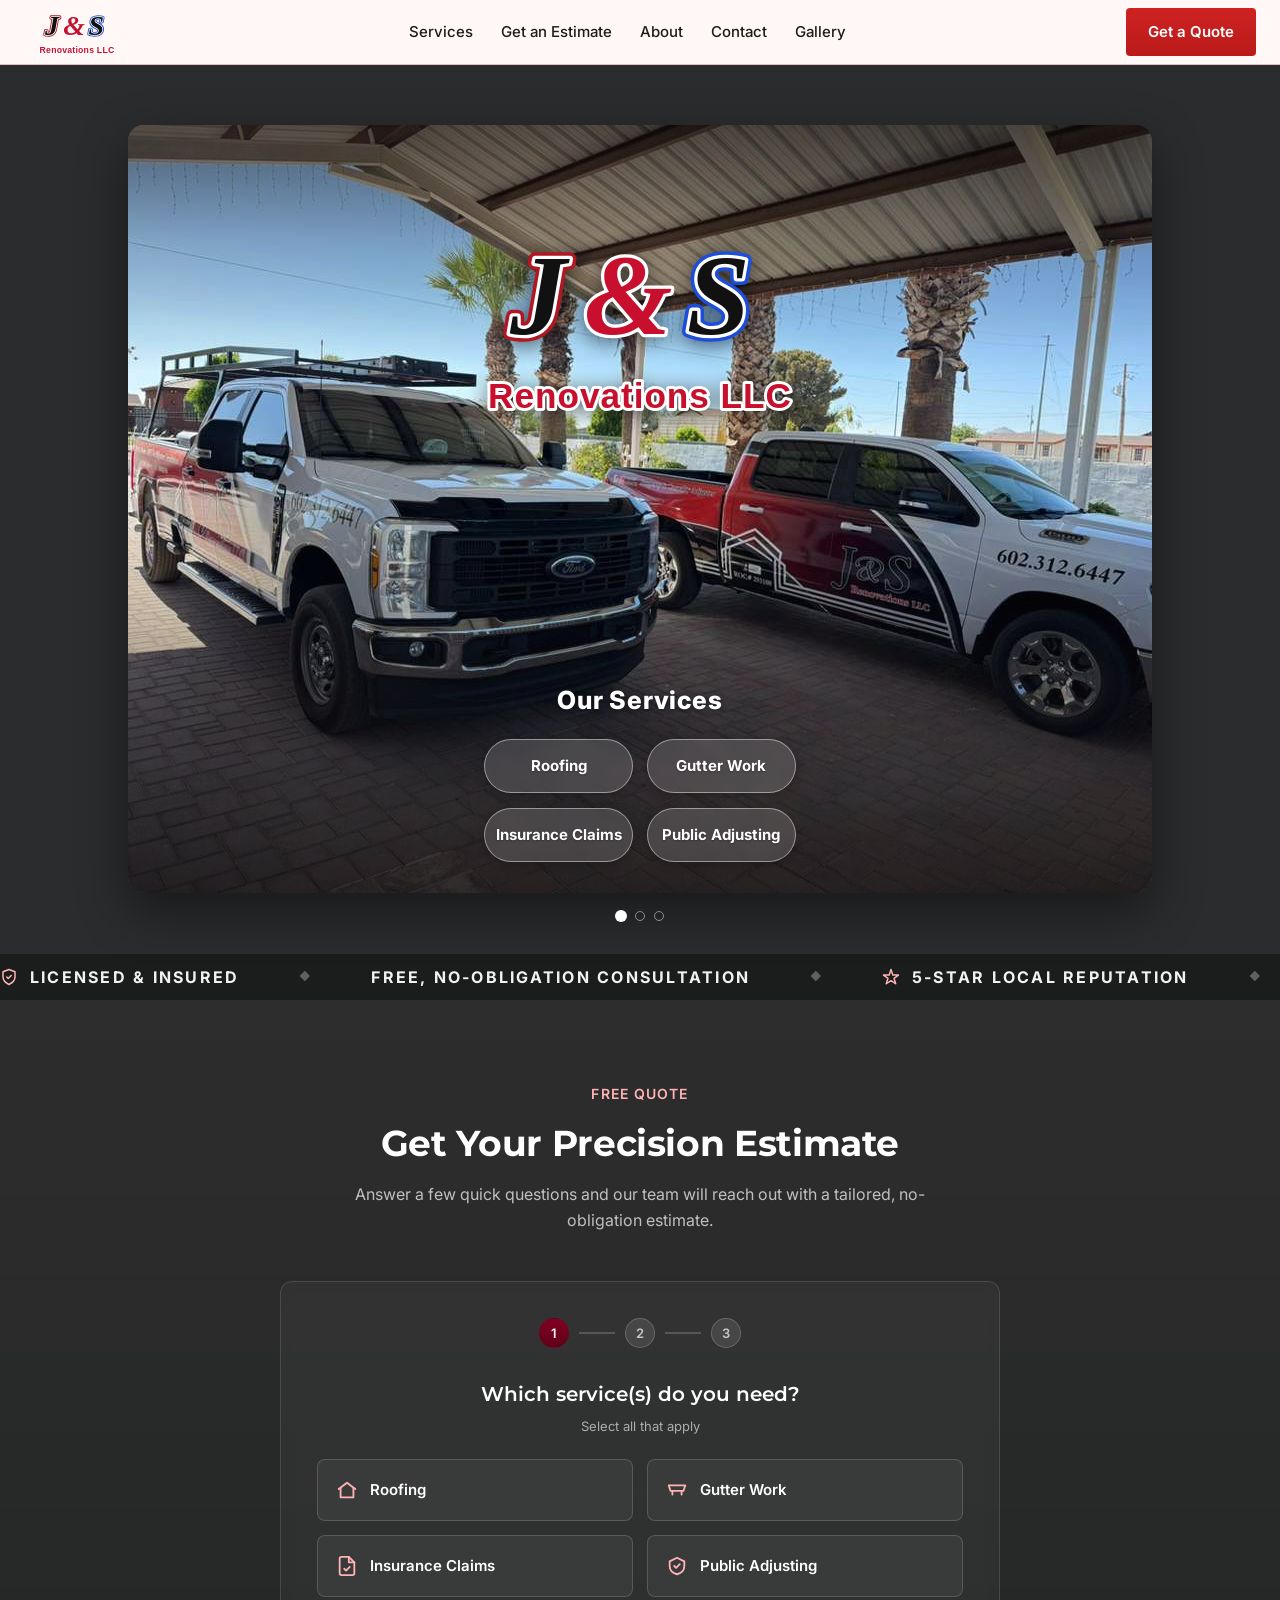
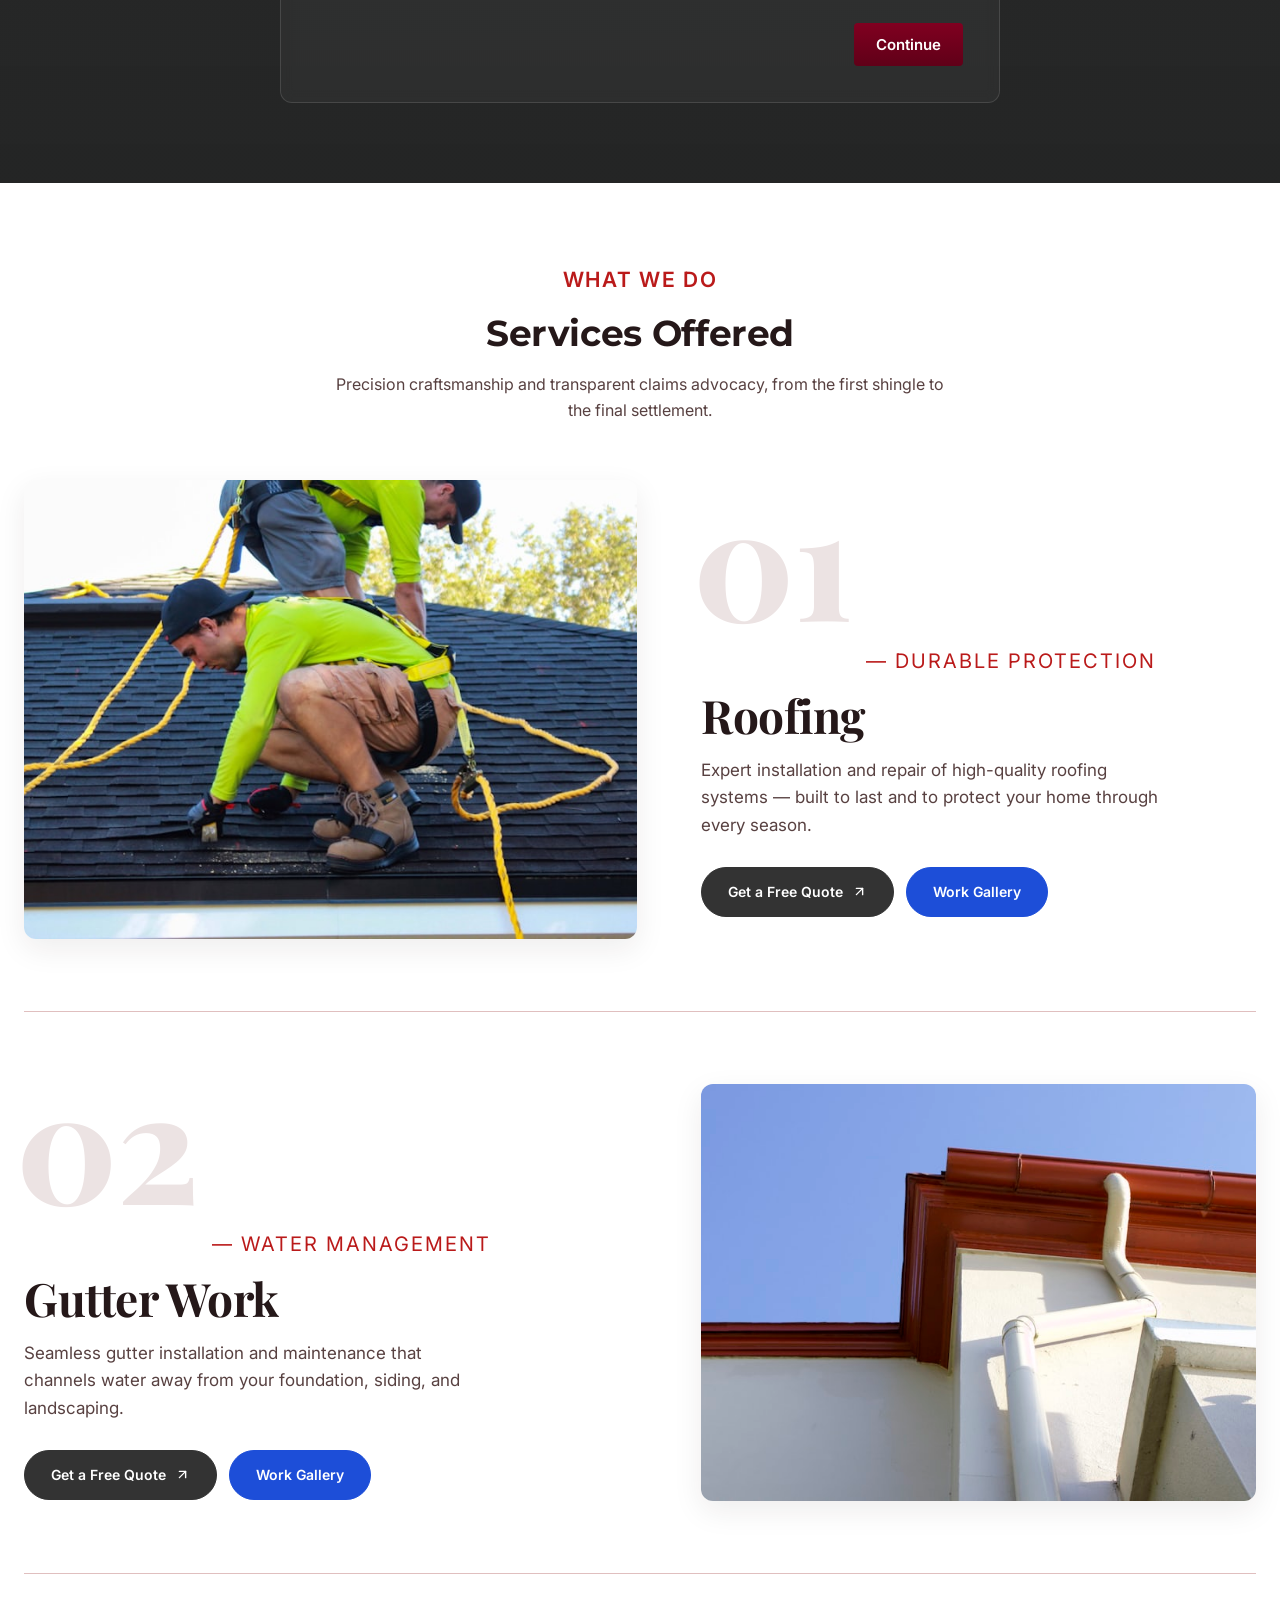
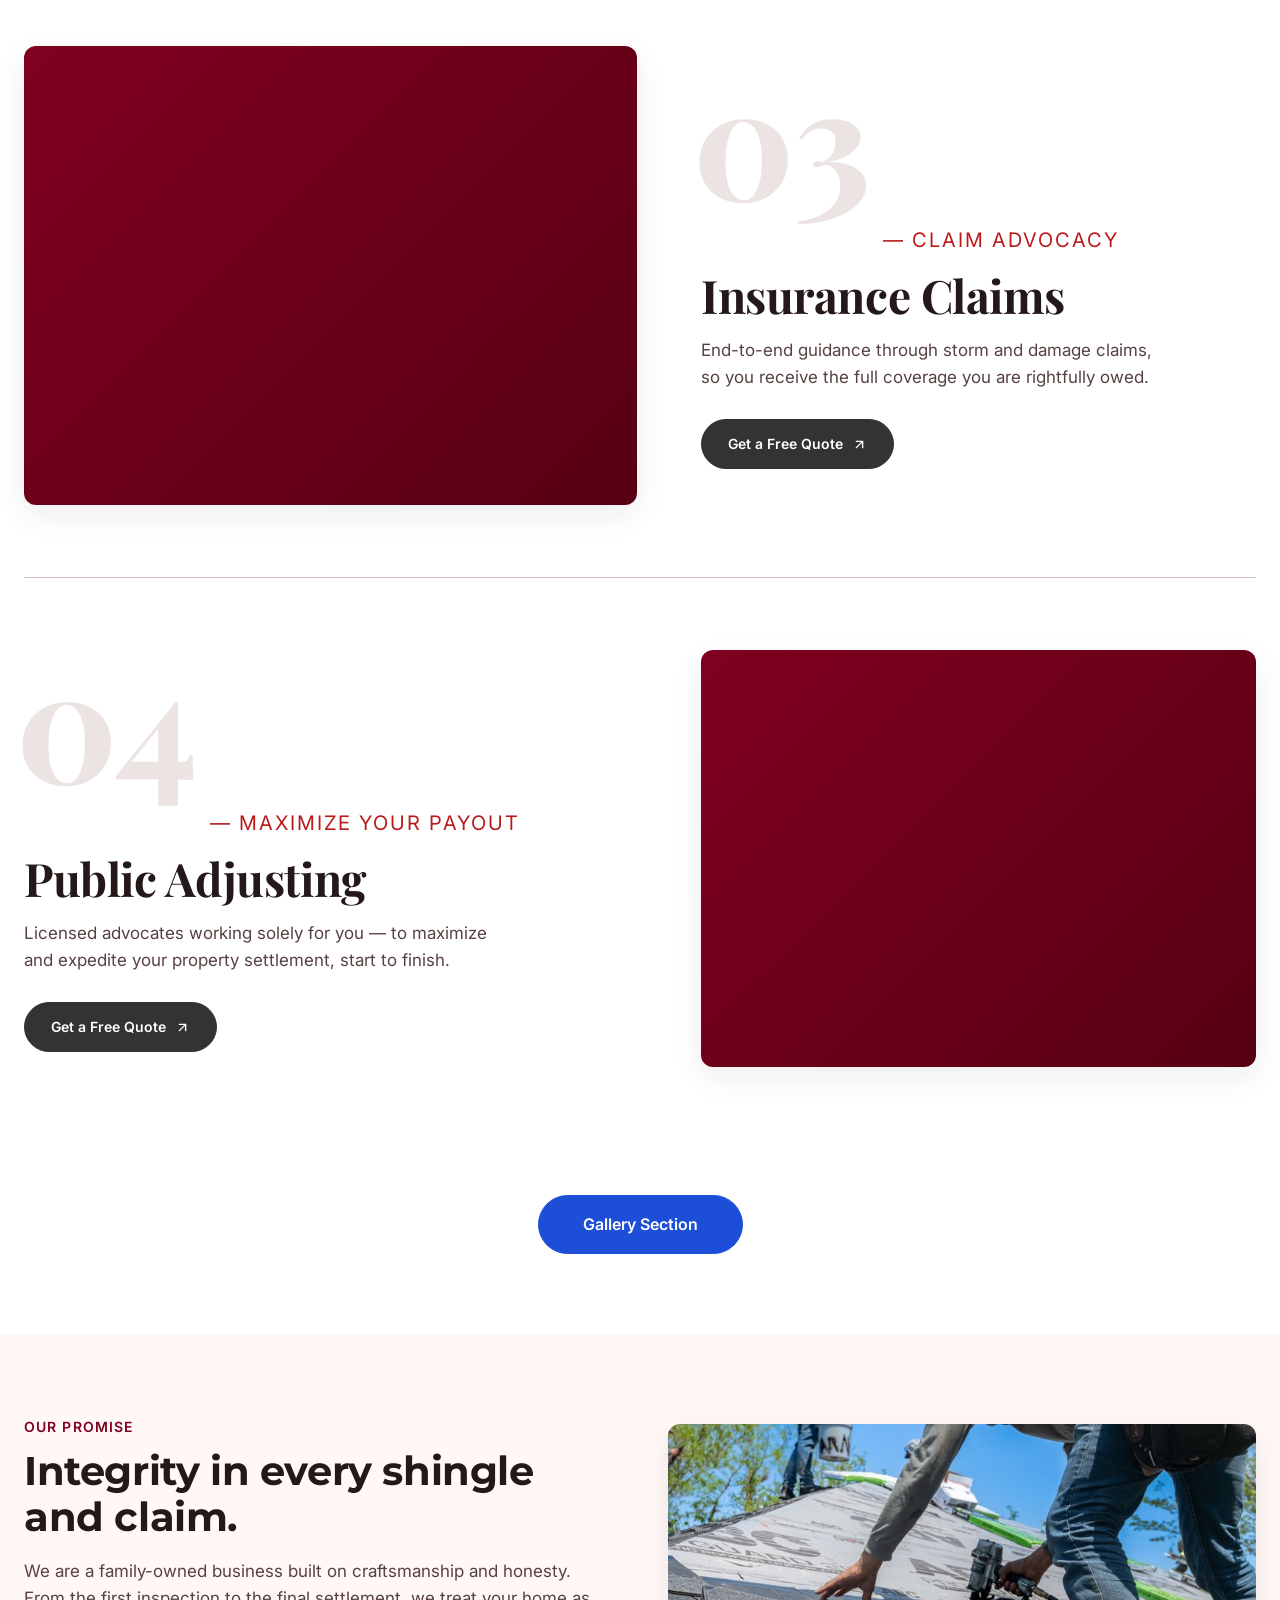
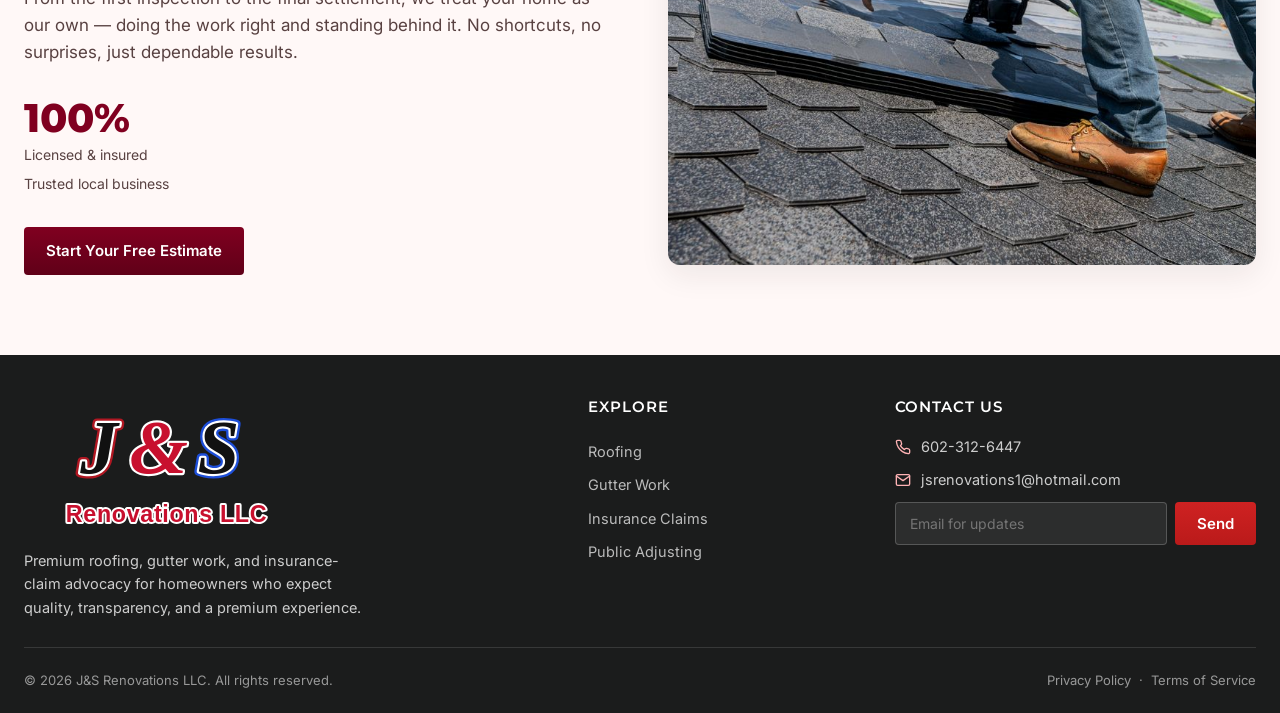
==== commit 10b983b9: "Hero carousel: fix stutter, remove hover-pause, slow to 3.6s - Eager-load all 3 hero images (drop lo" ====
--- a/index.html
+++ b/index.html
@@ -46,8 +46,8 @@
         <!-- Photo carousel (3 native 1024x768 truck photos, crossfade, auto-advance) with content overlaid -->
         <div class="hero-carousel" id="heroCarousel" aria-label="J&amp;S Renovations fleet" aria-roledescription="carousel">
           <div class="slide active"><img src="images/truck-5.jpg" width="1024" height="768" alt="J&amp;S Renovations roofing division truck with ladder rack and license info" /></div>
-          <div class="slide"><img src="images/truck-4.jpg" width="1024" height="768" loading="lazy" alt="J&amp;S Renovations trucks parked together" /></div>
-          <div class="slide"><img src="images/truck-3.jpg" width="1024" height="768" loading="lazy" alt="J&amp;S Renovations red and white truck with company logo and phone number" /></div>
+          <div class="slide"><img src="images/truck-4.jpg" width="1024" height="768" decoding="async" alt="J&amp;S Renovations trucks parked together" /></div>
+          <div class="slide"><img src="images/truck-3.jpg" width="1024" height="768" decoding="async" alt="J&amp;S Renovations red and white truck with company logo and phone number" /></div>
 
           <div class="hero-scrim"></div>
 
@@ -333,7 +333,7 @@
     // Footer year
     document.getElementById('year').textContent = new Date().getFullYear();
 
-    // Hero photo carousel: crossfade, auto-advance every 2s, with clickable dots
+    // Hero photo carousel: crossfade, auto-advance every 3.6s, with clickable dots
     (function () {
       var carousel = document.getElementById('heroCarousel');
       if (!carousel) return;
@@ -341,7 +341,7 @@
       var dotsWrap = document.getElementById('heroDots');
       var current = 0;
       var timer = null;
-      var INTERVAL = 2000;
+      var INTERVAL = 3600;
 
       // build dots
       slides.forEach(function (_, i) {
@@ -366,9 +366,6 @@
       function start() { timer = setInterval(next, INTERVAL); }
       function restart() { clearInterval(timer); start(); }
 
-      // pause on hover for usability
-      carousel.addEventListener('mouseenter', function () { clearInterval(timer); });
-      carousel.addEventListener('mouseleave', start);
       start();
     })();
 
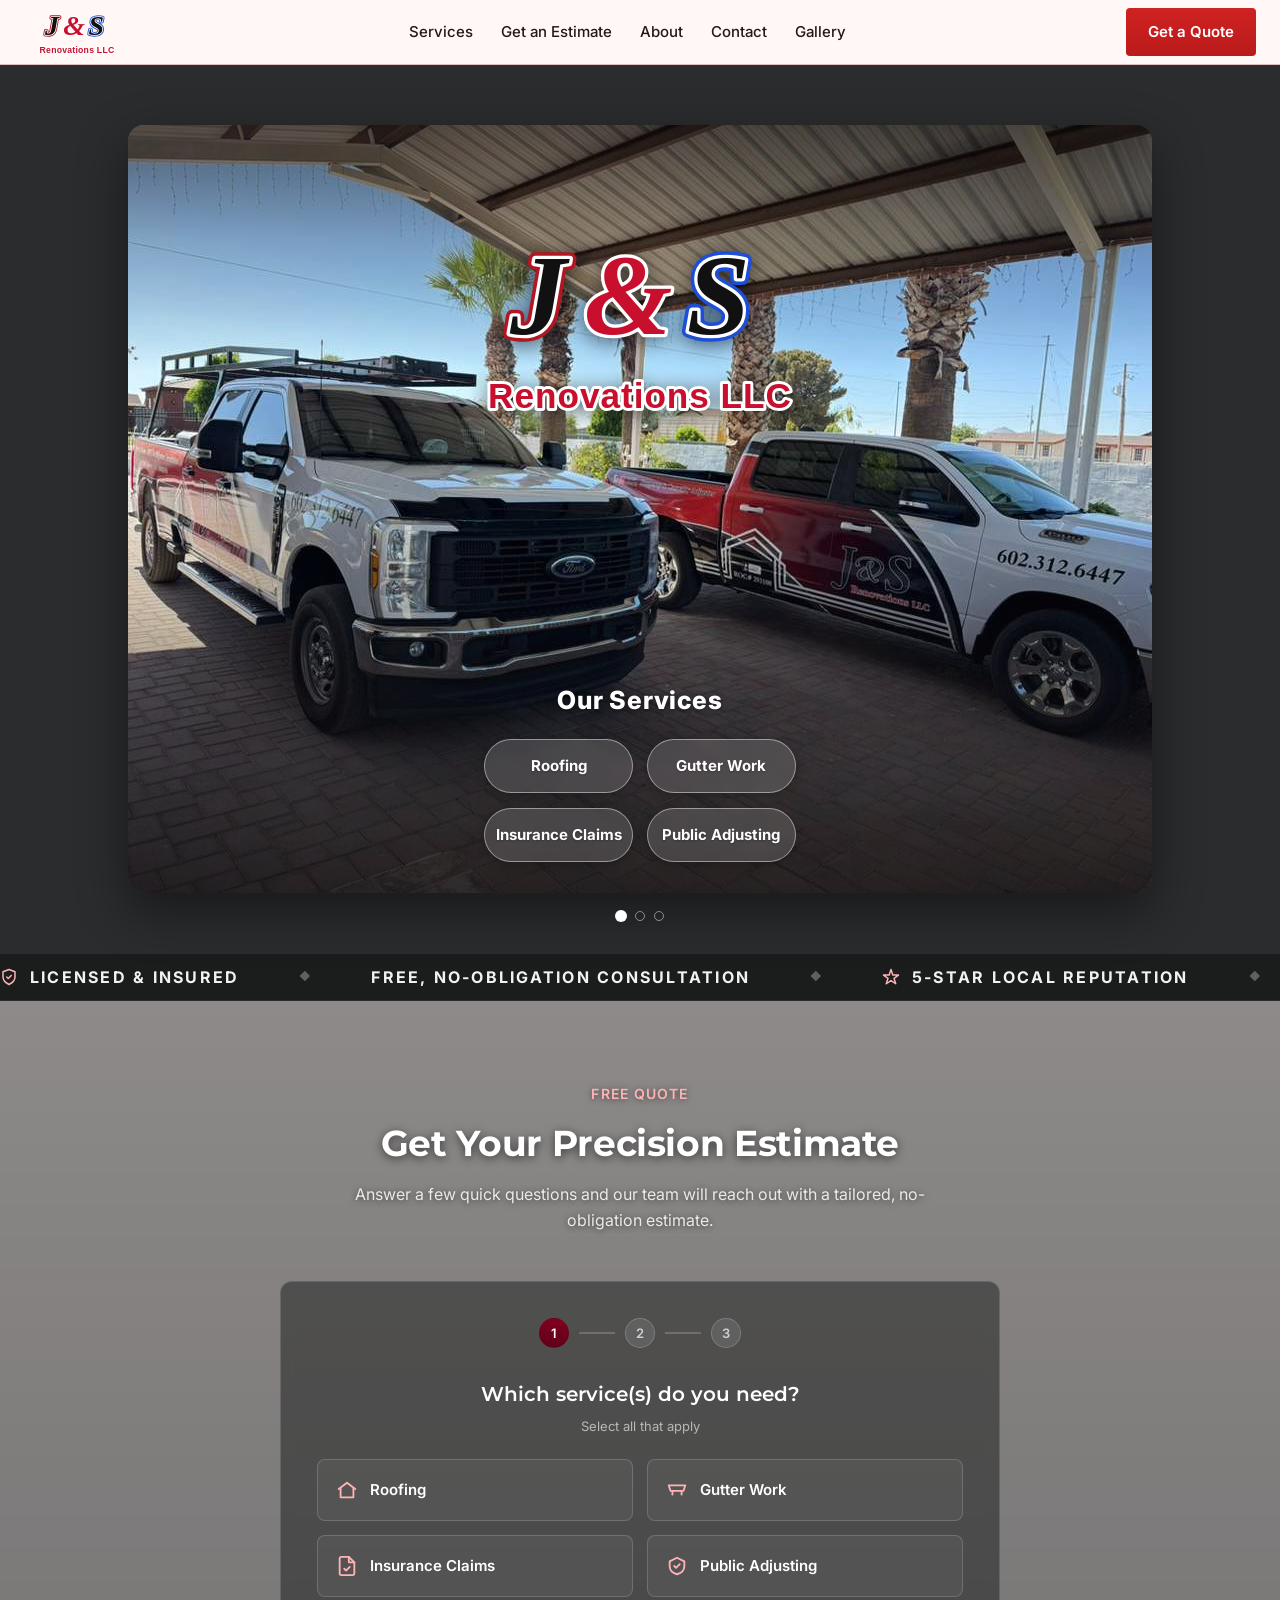
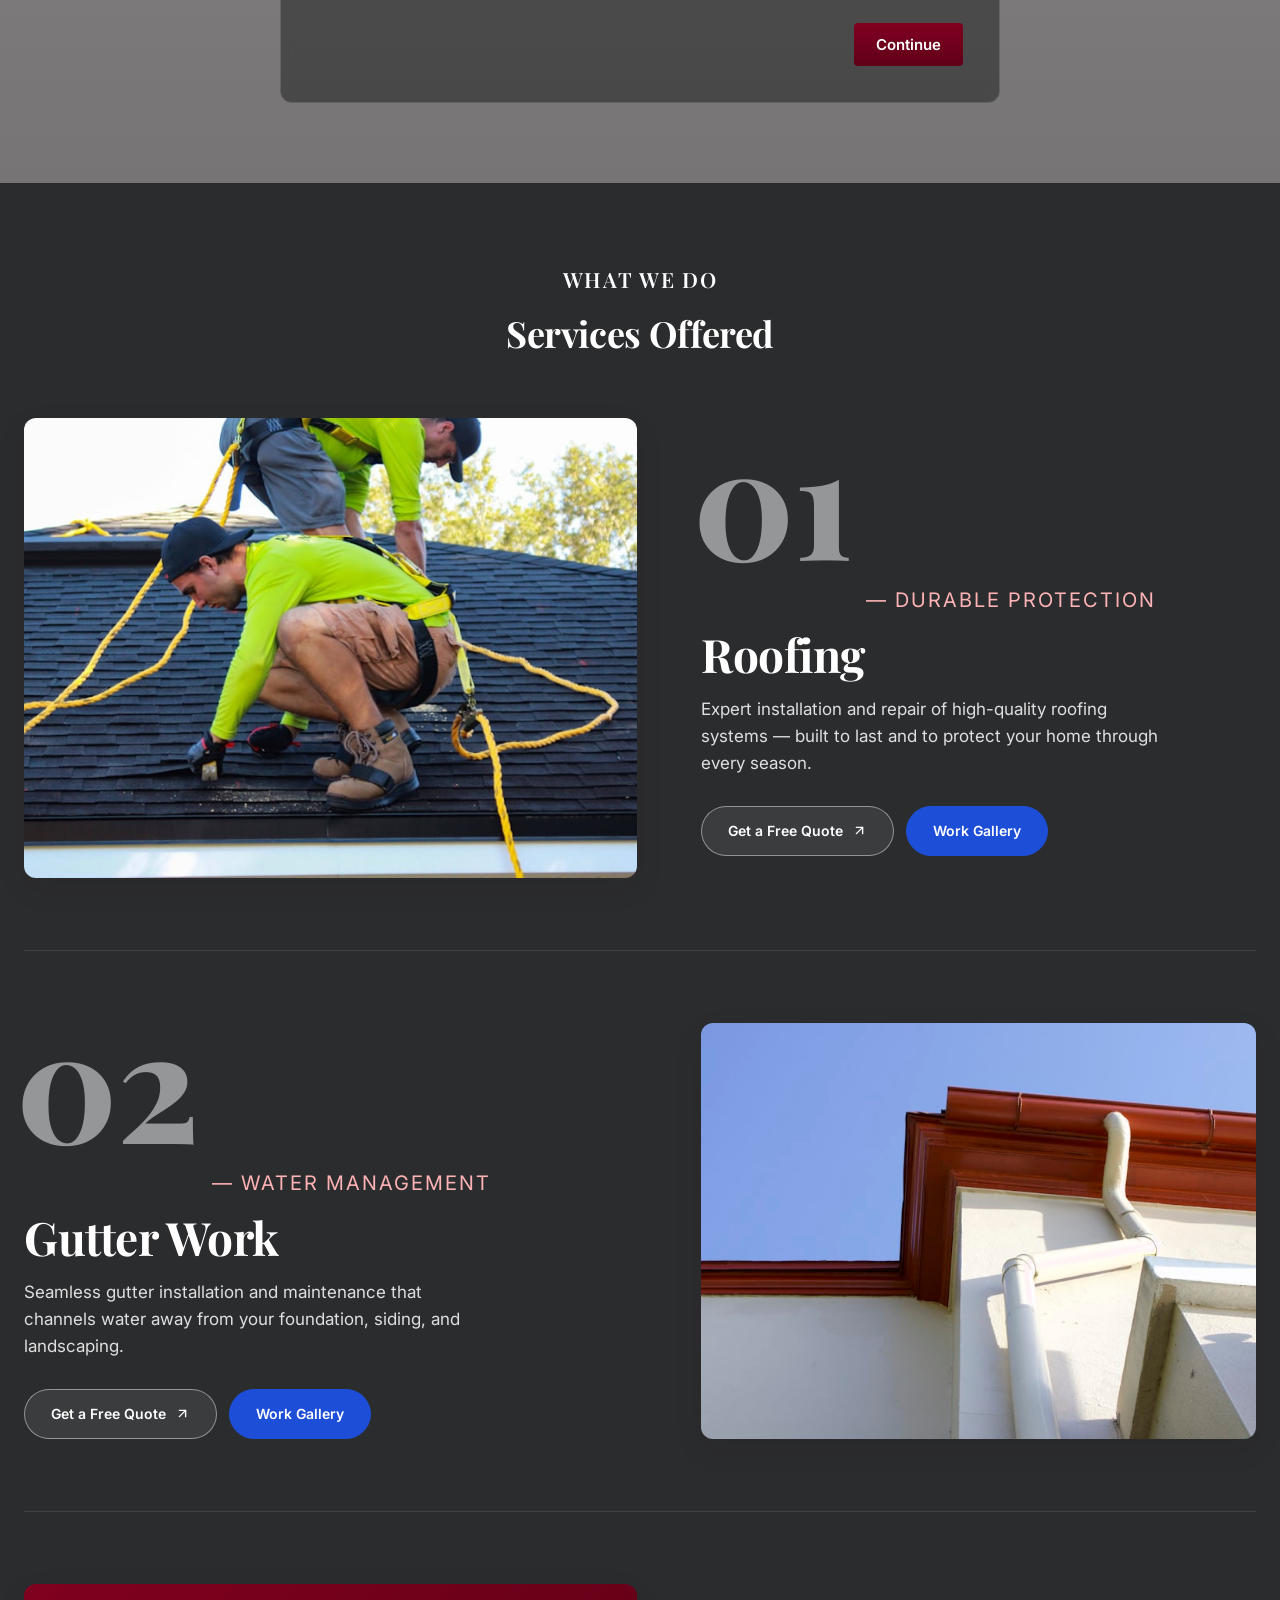
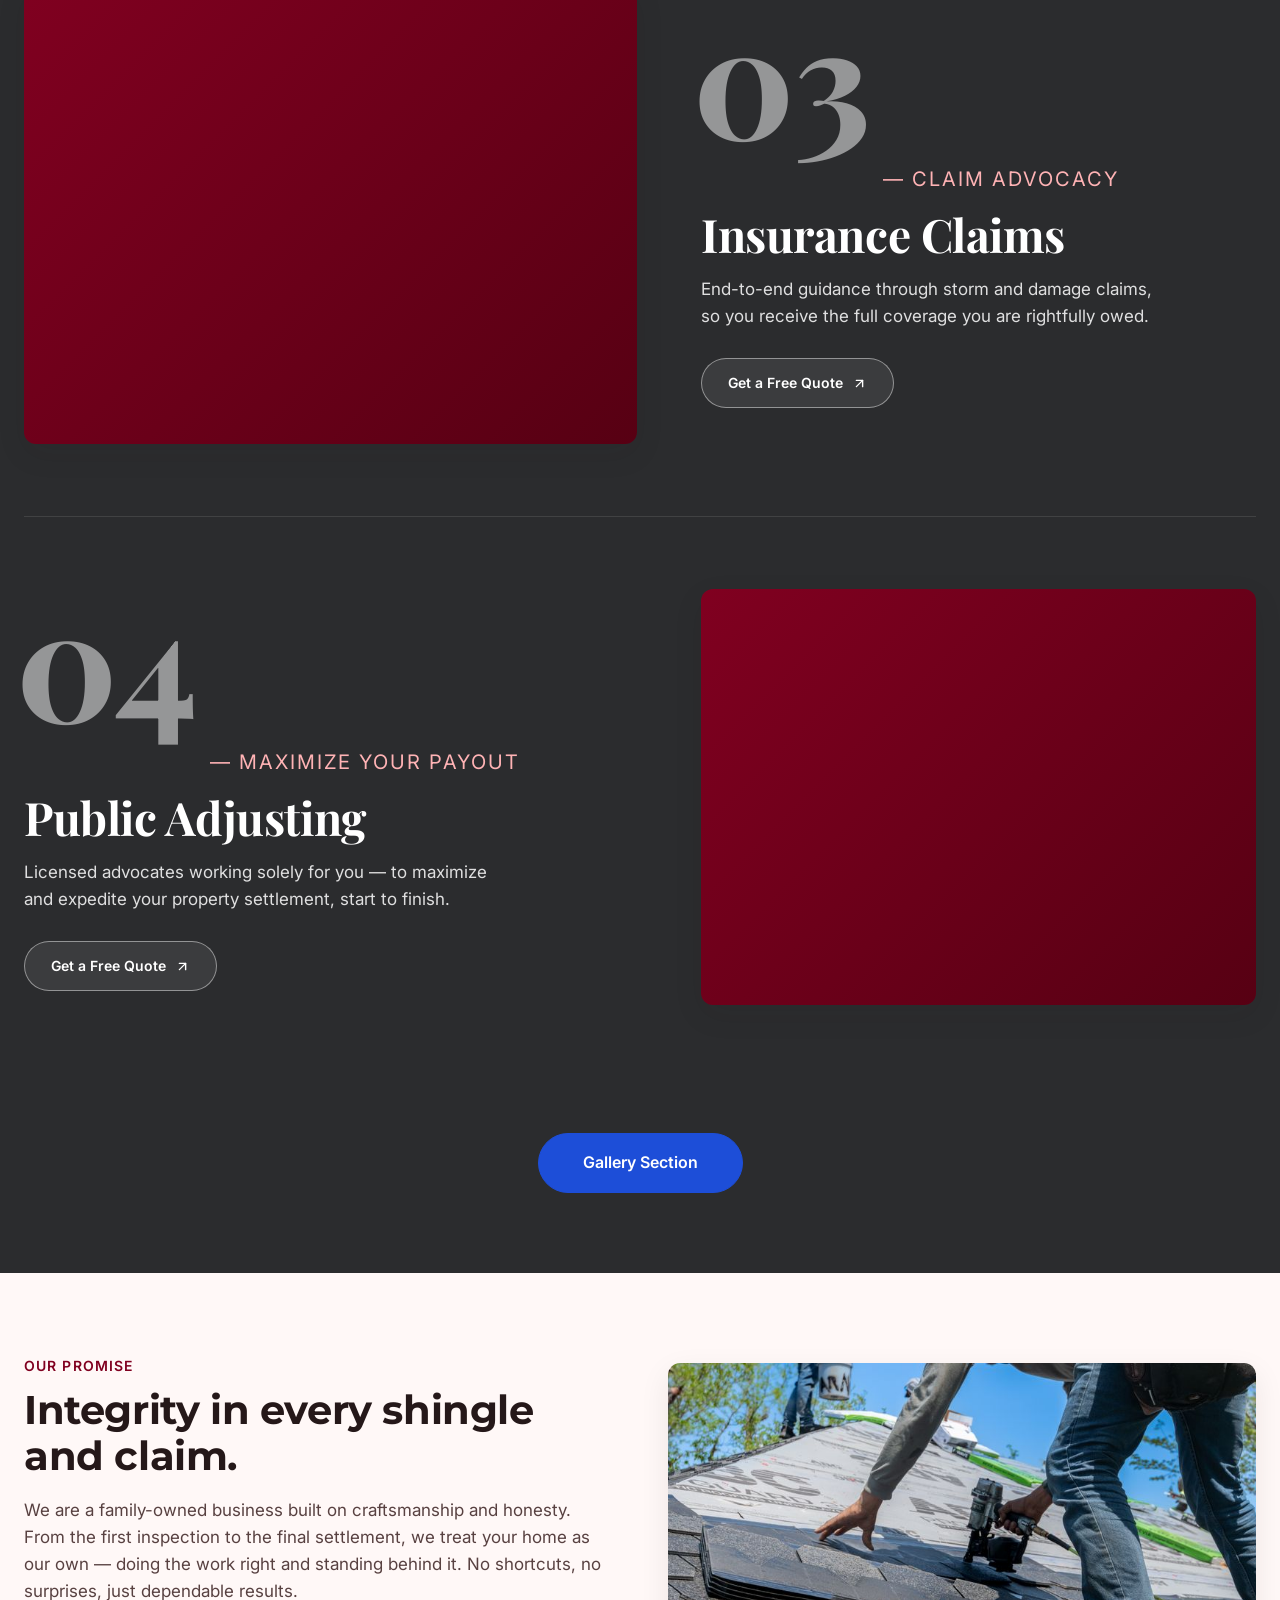
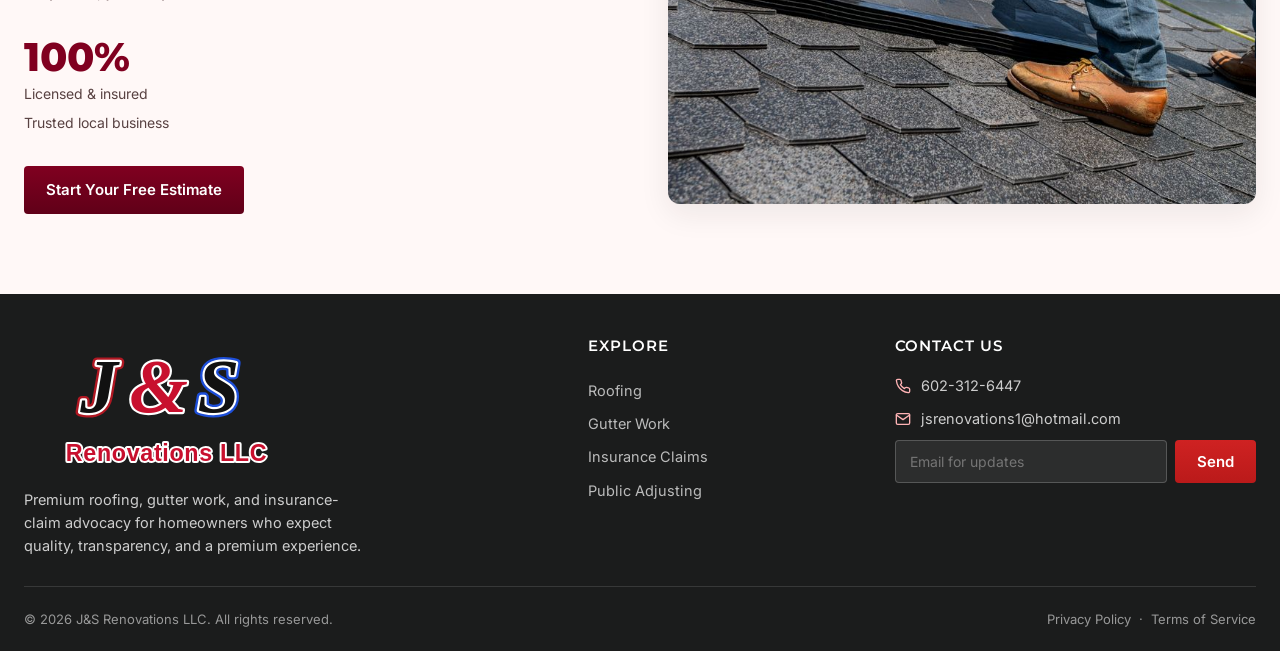
==== commit f961ab7b: "Services dark theme + lighter estimate overlay Services Offered: - Background -> hero gray (#2b2c2e)" ====
--- a/index.html
+++ b/index.html
@@ -195,7 +195,6 @@
         <div class="section-head">
           <span class="label">What We Do</span>
           <h2>Services Offered</h2>
-          <p>Precision craftsmanship and transparent claims advocacy, from the first shingle to the final settlement.</p>
         </div>
         <div class="services-list">
           <article class="svc-row">
--- a/styles.css
+++ b/styles.css
@@ -327,8 +327,9 @@
 
     /* ---------- Services grid ---------- */
     /* Editorial vertical rows: image left, text right */
-    #services { background: #FFFFFF; }
-    #services .section-head .label { font-size: 21px; color: #ba1a1a; }  /* "What We Do" +50% + nav-button red */
+    #services { background: #2b2c2e; }  /* hero's gray backdrop */
+    #services .section-head .label { font-size: 21px; color: #ffffff; font-family: 'Playfair Display', Georgia, 'Times New Roman', serif; }  /* "What We Do" — Roofing serif, +50%, white */
+    #services .section-head h2 { color: #ffffff; font-family: 'Playfair Display', Georgia, 'Times New Roman', serif; }  /* "Services Offered" — white, Roofing serif */
     .services-list { display: flex; flex-direction: column; }
     .svc-row {
       display: grid;
@@ -336,7 +337,7 @@
       gap: 64px;
       align-items: center;
       padding: 72px 0;
-      border-top: 1px solid var(--outline-variant);
+      border-top: 1px solid rgba(255, 255, 255, 0.1);
     }
     .svc-row:first-child { border-top: 0; padding-top: 8px; }
     .svc-media {
@@ -355,7 +356,7 @@
       font-weight: 800;
       font-size: clamp(104px, 12vw, 176px);
       line-height: 1;
-      color: #ece3e3;            /* large, faint light-gray sequence number */
+      color: rgba(255, 255, 255, 0.5); /* large white sequence number — clearly visible backdrop */
       z-index: 0;
       pointer-events: none;
       user-select: none;
@@ -365,8 +366,9 @@
     .svc-row:nth-child(even) .svc-media { grid-column: 2; grid-row: 1; }
     .svc-row:nth-child(even) .svc-content { grid-column: 1; grid-row: 1; }
     .svc-eyebrow {
+      font-family: 'Inter', 'Open Sans', -apple-system, BlinkMacSystemFont, 'Segoe UI', sans-serif;
       font-size: 20px; font-weight: 400; letter-spacing: 0.1em; text-transform: uppercase;
-      color: #ba1a1a;
+      color: #ffb3b5;
     }
     .svc-title {
       font-family: 'Playfair Display', Georgia, 'Times New Roman', serif;
@@ -374,7 +376,7 @@
       font-size: clamp(30px, 3.6vw, 46px);
       line-height: 1.08;
       letter-spacing: -0.01em;
-      color: var(--on-surface);
+      color: #ffffff;
       margin-top: 10px;
     }
     .svc-desc {
@@ -383,18 +385,18 @@
       font-weight: 400;
       font-size: 17px;
       line-height: 1.6;
-      color: var(--on-surface-variant);
+      color: rgba(255, 255, 255, 0.85);
       max-width: 470px;
     }
     .btn-quote {
       display: inline-flex; align-items: center; gap: 9px;
       margin-top: 28px;
       padding: 13px 26px;
-      border: 1px solid #333333;
+      border: 1px solid rgba(255, 255, 255, 0.45);
       border-radius: 50px;
       font-size: 14px; font-weight: 600;
       color: #fff;
-      background: #333333;
+      background: rgba(255, 255, 255, 0.08);
       transition: background 0.2s ease, color 0.2s ease, border-color 0.2s ease;
     }
     .btn-quote:hover { background: var(--primary); border-color: var(--primary); color: #fff; }
@@ -404,17 +406,18 @@
     /* ---------- Estimate / stepper ---------- */
     .estimate {
       background:
-        linear-gradient(180deg, rgba(27, 28, 28, 0.92), rgba(27, 28, 28, 0.96)),
+        linear-gradient(180deg, rgba(27, 28, 28, 0.5), rgba(27, 28, 28, 0.6)),
         url('https://images.unsplash.com/photo-1487958449943-2429e8be8625?auto=format&fit=crop&w=1920&q=60') center / cover fixed;
       color: #fff;
     }
-    .estimate .section-head .label { color: #ffb3b5; }
-    .estimate .section-head p { color: rgba(255, 255, 255, 0.7); }
+    .estimate .section-head h2 { text-shadow: 0 2px 10px rgba(0, 0, 0, 0.6); }
+    .estimate .section-head .label { color: #ffb3b5; text-shadow: 0 1px 6px rgba(0, 0, 0, 0.5); }
+    .estimate .section-head p { color: rgba(255, 255, 255, 0.85); text-shadow: 0 1px 6px rgba(0, 0, 0, 0.55); }
     .stepper {
       max-width: 720px;
       margin: 0 auto;
-      background: rgba(255, 255, 255, 0.04);
-      border: 1px solid rgba(255, 255, 255, 0.12);
+      background: rgba(17, 18, 19, 0.45);
+      border: 1px solid rgba(255, 255, 255, 0.14);
       border-radius: var(--radius-xl);
       padding: 36px;
       backdrop-filter: blur(6px);
